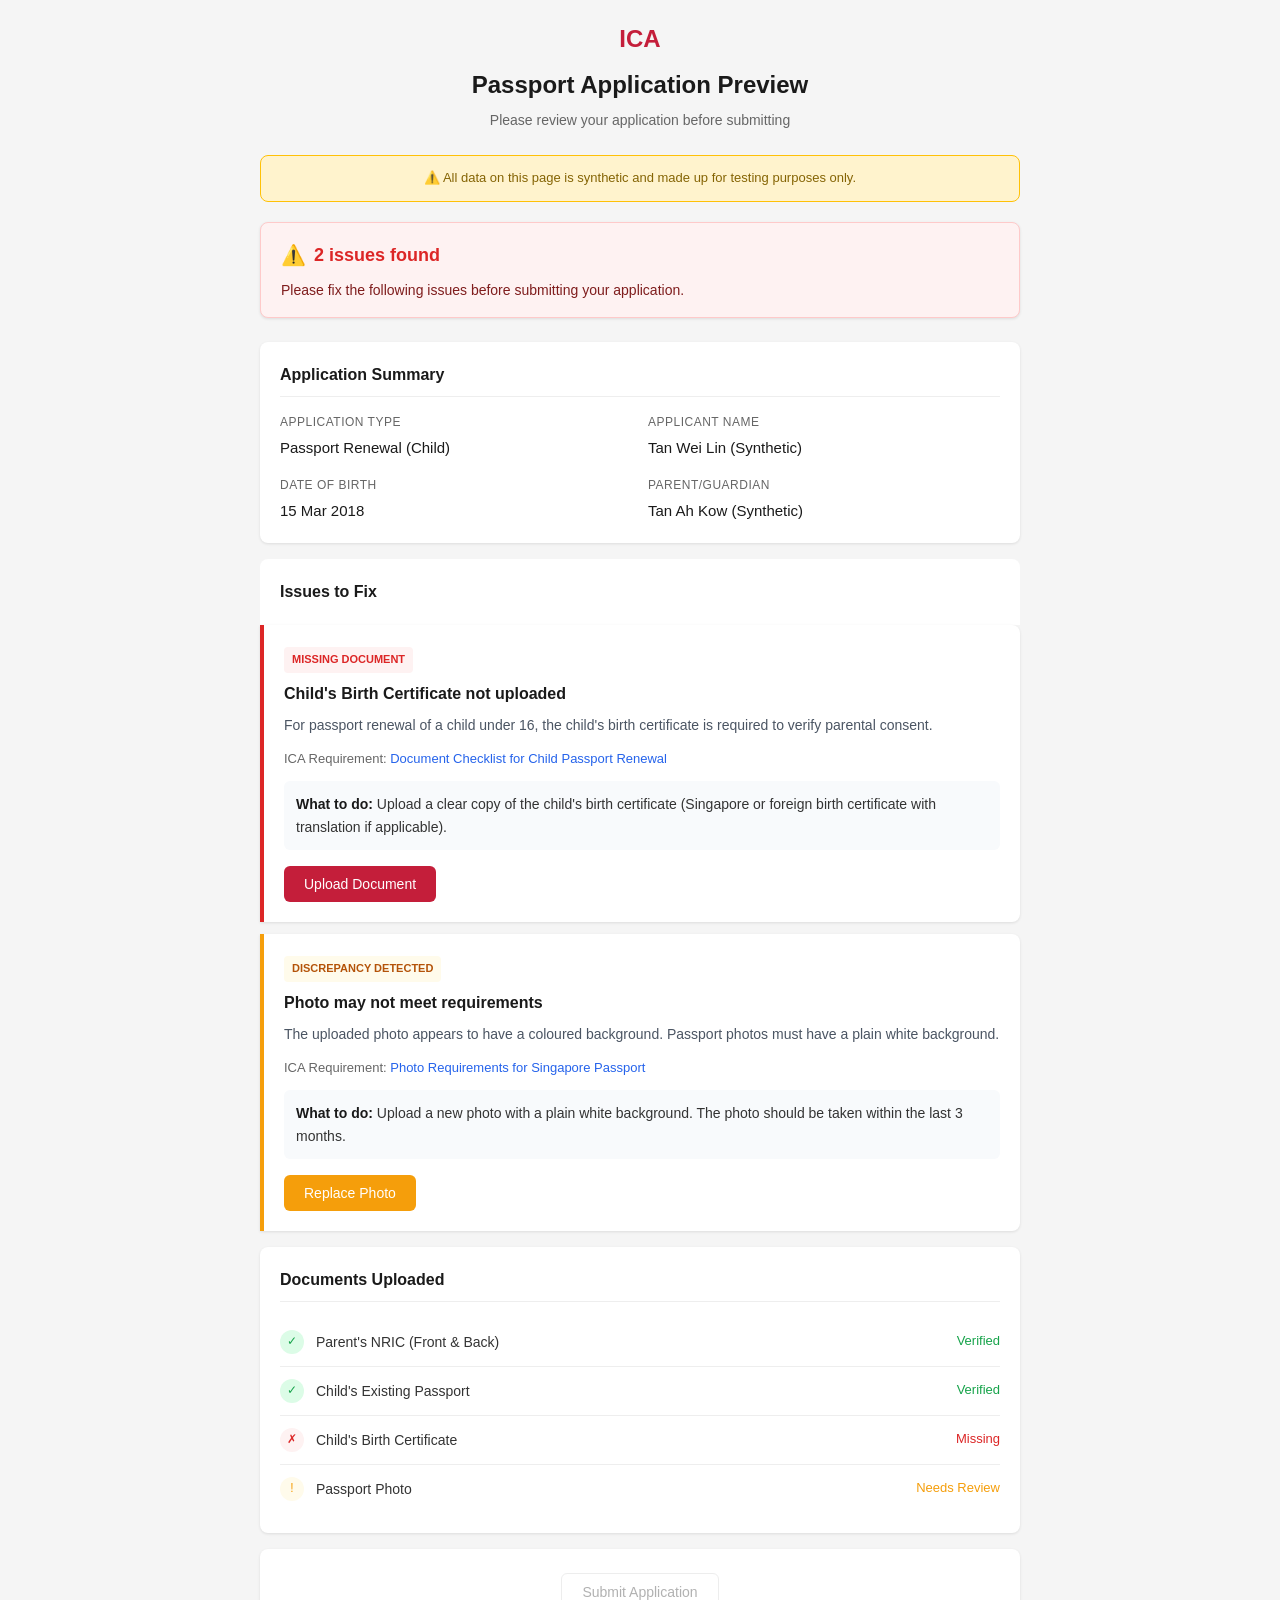
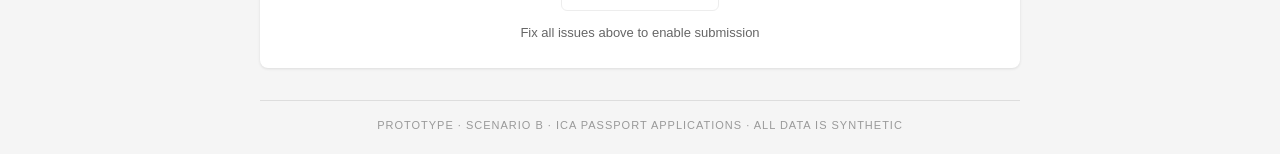
==== day2-validate/prototype/index.html @ 49d8f428 "Add prototype first screen for passport application preview Co-Authored-By: Claude Opus 4.5 <noreply" ====
<!DOCTYPE html>
<html lang="en">
<head>
  <meta charset="UTF-8">
  <meta name="viewport" content="width=device-width, initial-scale=1.0">
  <title>Passport Application Preview - ICA (Prototype)</title>
  <link rel="stylesheet" href="styles.css">
</head>
<body>
  <div class="container">
    <header>
      <div class="logo">ICA</div>
      <h1>Passport Application Preview</h1>
      <p class="subtitle">Please review your application before submitting</p>
    </header>

    <div class="notice synthetic-notice">
      ⚠️ All data on this page is synthetic and made up for testing purposes only.
    </div>

    <section class="alert-box">
      <div class="alert-header">
        <span class="alert-icon">⚠️</span>
        <h2>2 issues found</h2>
      </div>
      <p>Please fix the following issues before submitting your application.</p>
    </section>

    <section class="application-summary">
      <h3>Application Summary</h3>
      <div class="summary-grid">
        <div class="summary-item">
          <span class="label">Application Type</span>
          <span class="value">Passport Renewal (Child)</span>
        </div>
        <div class="summary-item">
          <span class="label">Applicant Name</span>
          <span class="value">Tan Wei Lin (Synthetic)</span>
        </div>
        <div class="summary-item">
          <span class="label">Date of Birth</span>
          <span class="value">15 Mar 2018</span>
        </div>
        <div class="summary-item">
          <span class="label">Parent/Guardian</span>
          <span class="value">Tan Ah Kow (Synthetic)</span>
        </div>
      </div>
    </section>

    <section class="errors-section">
      <h3>Issues to Fix</h3>

      <div class="error-card error">
        <div class="error-badge">Missing Document</div>
        <h4>Child's Birth Certificate not uploaded</h4>
        <p class="error-description">
          For passport renewal of a child under 16, the child's birth certificate is required to verify parental consent.
        </p>
        <div class="error-reference">
          <span class="reference-label">ICA Requirement:</span>
          <a href="#">Document Checklist for Child Passport Renewal</a>
        </div>
        <div class="error-action">
          <strong>What to do:</strong> Upload a clear copy of the child's birth certificate (Singapore or foreign birth certificate with translation if applicable).
        </div>
        <button class="btn btn-primary">Upload Document</button>
      </div>

      <div class="error-card warning">
        <div class="error-badge warning-badge">Discrepancy Detected</div>
        <h4>Photo may not meet requirements</h4>
        <p class="error-description">
          The uploaded photo appears to have a coloured background. Passport photos must have a plain white background.
        </p>
        <div class="error-reference">
          <span class="reference-label">ICA Requirement:</span>
          <a href="#">Photo Requirements for Singapore Passport</a>
        </div>
        <div class="error-action">
          <strong>What to do:</strong> Upload a new photo with a plain white background. The photo should be taken within the last 3 months.
        </div>
        <button class="btn btn-secondary">Replace Photo</button>
      </div>
    </section>

    <section class="documents-uploaded">
      <h3>Documents Uploaded</h3>
      <ul class="document-list">
        <li class="document-item valid">
          <span class="status-icon">✓</span>
          <span class="doc-name">Parent's NRIC (Front & Back)</span>
          <span class="status-text">Verified</span>
        </li>
        <li class="document-item valid">
          <span class="status-icon">✓</span>
          <span class="doc-name">Child's Existing Passport</span>
          <span class="status-text">Verified</span>
        </li>
        <li class="document-item missing">
          <span class="status-icon">✗</span>
          <span class="doc-name">Child's Birth Certificate</span>
          <span class="status-text">Missing</span>
        </li>
        <li class="document-item warning">
          <span class="status-icon">!</span>
          <span class="doc-name">Passport Photo</span>
          <span class="status-text">Needs Review</span>
        </li>
      </ul>
    </section>

    <footer class="actions">
      <button class="btn btn-outline" disabled>Submit Application</button>
      <p class="footer-note">Fix all issues above to enable submission</p>
    </footer>

    <div class="prototype-label">
      PROTOTYPE · Scenario B · ICA Passport Applications · All data is synthetic
    </div>
  </div>
</body>
</html>
---- day2-validate/prototype/styles.css ----
* {
  box-sizing: border-box;
  margin: 0;
  padding: 0;
}

body {
  font-family: -apple-system, BlinkMacSystemFont, 'Segoe UI', Roboto, Oxygen, Ubuntu, sans-serif;
  background: #f5f5f5;
  color: #333;
  line-height: 1.6;
}

.container {
  max-width: 800px;
  margin: 0 auto;
  padding: 20px;
}

header {
  text-align: center;
  margin-bottom: 24px;
}

.logo {
  font-size: 24px;
  font-weight: bold;
  color: #c41e3a;
  margin-bottom: 8px;
}

h1 {
  font-size: 24px;
  color: #1a1a1a;
  margin-bottom: 4px;
}

.subtitle {
  color: #666;
  font-size: 14px;
}

.synthetic-notice {
  background: #fff3cd;
  border: 1px solid #ffc107;
  border-radius: 8px;
  padding: 12px 16px;
  margin-bottom: 20px;
  font-size: 13px;
  color: #856404;
  text-align: center;
}

.alert-box {
  background: #fef2f2;
  border: 1px solid #fecaca;
  border-radius: 8px;
  padding: 16px 20px;
  margin-bottom: 24px;
}

.alert-header {
  display: flex;
  align-items: center;
  gap: 8px;
  margin-bottom: 8px;
}

.alert-icon {
  font-size: 20px;
}

.alert-header h2 {
  font-size: 18px;
  color: #dc2626;
}

.alert-box p {
  color: #7f1d1d;
  font-size: 14px;
}

section {
  background: white;
  border-radius: 8px;
  padding: 20px;
  margin-bottom: 16px;
  box-shadow: 0 1px 3px rgba(0,0,0,0.1);
}

h3 {
  font-size: 16px;
  color: #1a1a1a;
  margin-bottom: 16px;
  padding-bottom: 8px;
  border-bottom: 1px solid #eee;
}

.summary-grid {
  display: grid;
  grid-template-columns: repeat(2, 1fr);
  gap: 16px;
}

.summary-item {
  display: flex;
  flex-direction: column;
}

.summary-item .label {
  font-size: 12px;
  color: #666;
  text-transform: uppercase;
  letter-spacing: 0.5px;
  margin-bottom: 4px;
}

.summary-item .value {
  font-size: 15px;
  color: #1a1a1a;
}

.errors-section {
  background: transparent;
  padding: 0;
  box-shadow: none;
}

.errors-section h3 {
  background: white;
  padding: 20px;
  margin-bottom: 0;
  border-radius: 8px 8px 0 0;
  border-bottom: none;
}

.error-card {
  background: white;
  border-left: 4px solid #dc2626;
  padding: 20px;
  margin-bottom: 12px;
  border-radius: 0 8px 8px 0;
  box-shadow: 0 1px 3px rgba(0,0,0,0.1);
}

.error-card.warning {
  border-left-color: #f59e0b;
}

.error-badge {
  display: inline-block;
  background: #fef2f2;
  color: #dc2626;
  font-size: 11px;
  font-weight: 600;
  text-transform: uppercase;
  padding: 4px 8px;
  border-radius: 4px;
  margin-bottom: 8px;
}

.error-badge.warning-badge {
  background: #fffbeb;
  color: #b45309;
}

.error-card h4 {
  font-size: 16px;
  color: #1a1a1a;
  margin-bottom: 8px;
}

.error-description {
  font-size: 14px;
  color: #4b5563;
  margin-bottom: 12px;
}

.error-reference {
  font-size: 13px;
  margin-bottom: 12px;
}

.reference-label {
  color: #666;
}

.error-reference a {
  color: #2563eb;
  text-decoration: none;
}

.error-reference a:hover {
  text-decoration: underline;
}

.error-action {
  background: #f8fafc;
  border-radius: 6px;
  padding: 12px;
  font-size: 14px;
  margin-bottom: 16px;
}

.error-action strong {
  color: #1a1a1a;
}

.btn {
  padding: 10px 20px;
  border-radius: 6px;
  font-size: 14px;
  font-weight: 500;
  cursor: pointer;
  border: none;
  transition: background 0.2s;
}

.btn-primary {
  background: #c41e3a;
  color: white;
}

.btn-primary:hover {
  background: #a31830;
}

.btn-secondary {
  background: #f59e0b;
  color: white;
}

.btn-secondary:hover {
  background: #d97706;
}

.btn-outline {
  background: white;
  color: #666;
  border: 1px solid #ddd;
}

.btn-outline:disabled {
  opacity: 0.5;
  cursor: not-allowed;
}

.document-list {
  list-style: none;
}

.document-item {
  display: flex;
  align-items: center;
  padding: 12px 0;
  border-bottom: 1px solid #eee;
}

.document-item:last-child {
  border-bottom: none;
}

.status-icon {
  width: 24px;
  height: 24px;
  border-radius: 50%;
  display: flex;
  align-items: center;
  justify-content: center;
  font-size: 12px;
  margin-right: 12px;
}

.document-item.valid .status-icon {
  background: #dcfce7;
  color: #16a34a;
}

.document-item.missing .status-icon {
  background: #fef2f2;
  color: #dc2626;
}

.document-item.warning .status-icon {
  background: #fffbeb;
  color: #f59e0b;
}

.doc-name {
  flex: 1;
  font-size: 14px;
}

.status-text {
  font-size: 13px;
  color: #666;
}

.document-item.valid .status-text {
  color: #16a34a;
}

.document-item.missing .status-text {
  color: #dc2626;
}

.document-item.warning .status-text {
  color: #f59e0b;
}

footer.actions {
  text-align: center;
  padding: 24px;
  background: white;
  border-radius: 8px;
  box-shadow: 0 1px 3px rgba(0,0,0,0.1);
}

.footer-note {
  font-size: 13px;
  color: #666;
  margin-top: 12px;
}

.prototype-label {
  text-align: center;
  font-size: 11px;
  color: #999;
  text-transform: uppercase;
  letter-spacing: 1px;
  margin-top: 32px;
  padding-top: 16px;
  border-top: 1px solid #ddd;
}

@media (max-width: 600px) {
  .summary-grid {
    grid-template-columns: 1fr;
  }
}
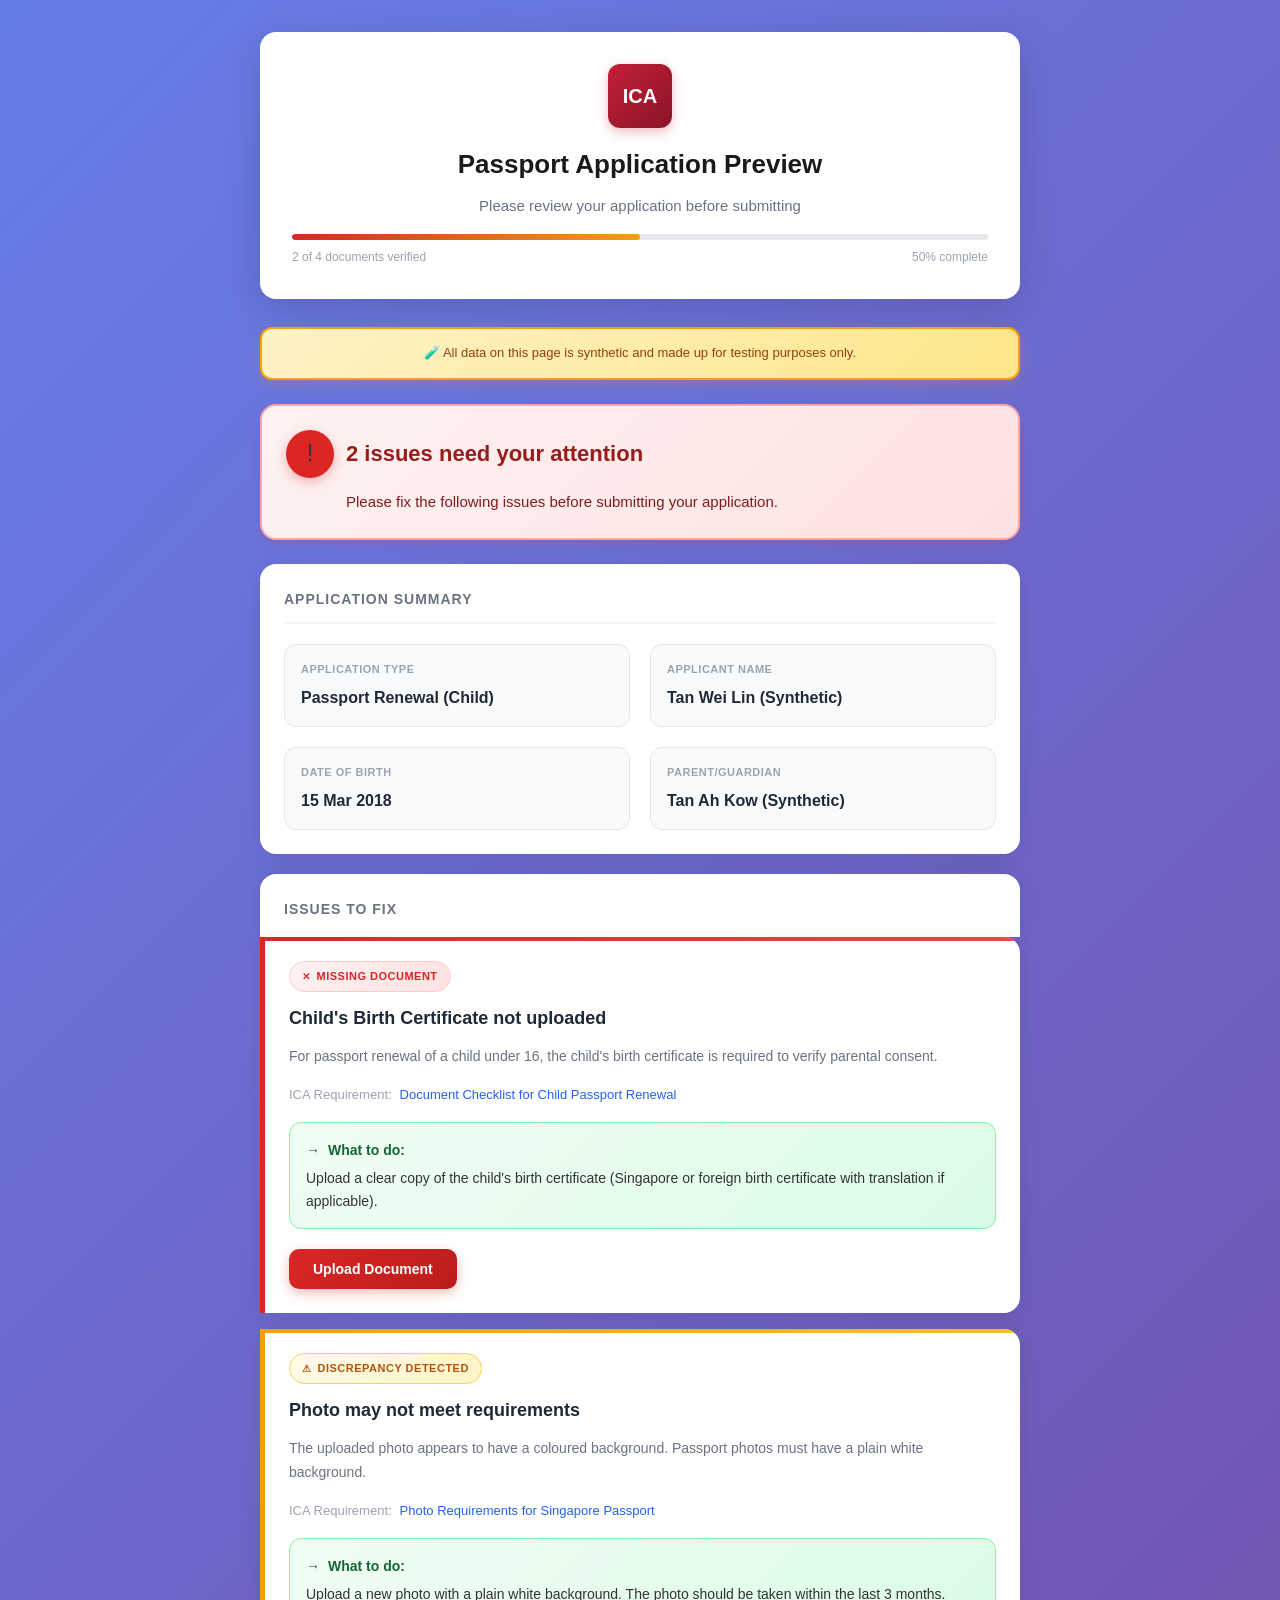
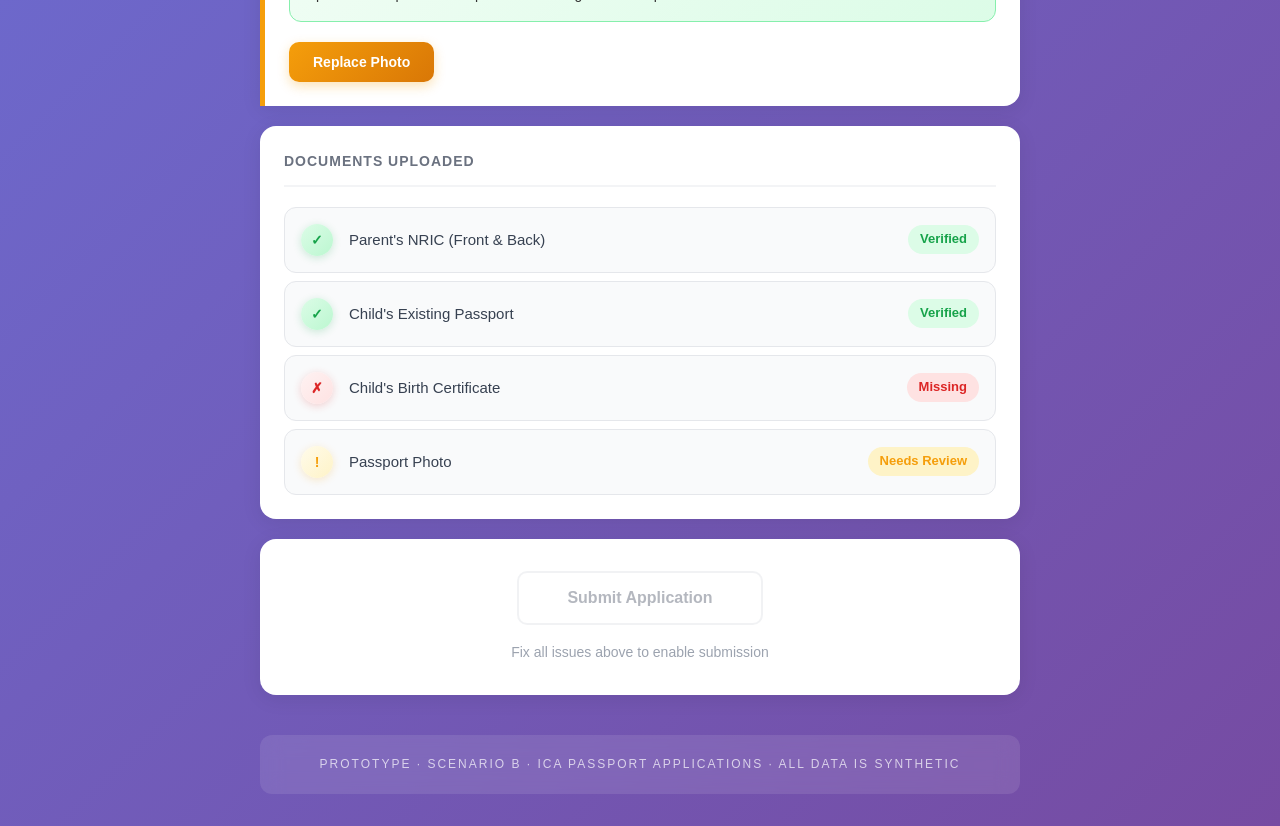
==== commit 000557fc: "Enhance prototype styling for better visual hierarchy Co-Authored-By: Claude Opus 4.5 <noreply@anthr" ====
--- a/day2-validate/prototype/index.html
+++ b/day2-validate/prototype/index.html
@@ -12,16 +12,23 @@
       <div class="logo">ICA</div>
       <h1>Passport Application Preview</h1>
       <p class="subtitle">Please review your application before submitting</p>
+      <div class="progress-bar">
+        <div class="progress-fill"></div>
+      </div>
+      <div class="progress-text">
+        <span>2 of 4 documents verified</span>
+        <span>50% complete</span>
+      </div>
     </header>
 
     <div class="notice synthetic-notice">
-      ⚠️ All data on this page is synthetic and made up for testing purposes only.
+      🧪 All data on this page is synthetic and made up for testing purposes only.
     </div>
 
     <section class="alert-box">
       <div class="alert-header">
-        <span class="alert-icon">⚠️</span>
-        <h2>2 issues found</h2>
+        <span class="alert-icon">!</span>
+        <h2>2 issues need your attention</h2>
       </div>
       <p>Please fix the following issues before submitting your application.</p>
     </section>
--- a/day2-validate/prototype/styles.css
+++ b/day2-validate/prototype/styles.css
@@ -6,7 +6,8 @@
 
 body {
   font-family: -apple-system, BlinkMacSystemFont, 'Segoe UI', Roboto, Oxygen, Ubuntu, sans-serif;
-  background: #f5f5f5;
+  background: linear-gradient(135deg, #667eea 0%, #764ba2 100%);
+  min-height: 100vh;
   color: #333;
   line-height: 1.6;
 }
@@ -14,112 +15,153 @@
 .container {
   max-width: 800px;
   margin: 0 auto;
-  padding: 20px;
-}
-
+  padding: 32px 20px;
+}
+
+/* Header */
 header {
   text-align: center;
+  margin-bottom: 28px;
+  background: white;
+  padding: 32px;
+  border-radius: 16px;
+  box-shadow: 0 10px 40px rgba(0,0,0,0.15);
+}
+
+.logo {
+  display: inline-flex;
+  align-items: center;
+  justify-content: center;
+  width: 64px;
+  height: 64px;
+  background: linear-gradient(135deg, #c41e3a 0%, #8b1528 100%);
+  color: white;
+  font-size: 20px;
+  font-weight: bold;
+  border-radius: 12px;
+  margin-bottom: 16px;
+  box-shadow: 0 4px 12px rgba(196, 30, 58, 0.3);
+}
+
+h1 {
+  font-size: 26px;
+  color: #1a1a1a;
+  margin-bottom: 8px;
+  font-weight: 700;
+}
+
+.subtitle {
+  color: #6b7280;
+  font-size: 15px;
+}
+
+/* Synthetic notice */
+.synthetic-notice {
+  background: linear-gradient(135deg, #fef3c7 0%, #fde68a 100%);
+  border: 2px solid #f59e0b;
+  border-radius: 12px;
+  padding: 14px 20px;
   margin-bottom: 24px;
-}
-
-.logo {
+  font-size: 13px;
+  font-weight: 500;
+  color: #92400e;
+  text-align: center;
+  box-shadow: 0 4px 12px rgba(245, 158, 11, 0.2);
+}
+
+/* Alert box */
+.alert-box {
+  background: linear-gradient(135deg, #fef2f2 0%, #fee2e2 100%);
+  border: 2px solid #fca5a5;
+  border-radius: 16px;
+  padding: 24px;
+  margin-bottom: 24px;
+  box-shadow: 0 4px 12px rgba(220, 38, 38, 0.1);
+}
+
+.alert-header {
+  display: flex;
+  align-items: center;
+  gap: 12px;
+  margin-bottom: 12px;
+}
+
+.alert-icon {
+  display: flex;
+  align-items: center;
+  justify-content: center;
+  width: 48px;
+  height: 48px;
+  background: #dc2626;
+  border-radius: 50%;
   font-size: 24px;
-  font-weight: bold;
-  color: #c41e3a;
-  margin-bottom: 8px;
-}
-
-h1 {
-  font-size: 24px;
-  color: #1a1a1a;
-  margin-bottom: 4px;
-}
-
-.subtitle {
-  color: #666;
-  font-size: 14px;
-}
-
-.synthetic-notice {
-  background: #fff3cd;
-  border: 1px solid #ffc107;
-  border-radius: 8px;
-  padding: 12px 16px;
-  margin-bottom: 20px;
-  font-size: 13px;
-  color: #856404;
-  text-align: center;
-}
-
-.alert-box {
-  background: #fef2f2;
-  border: 1px solid #fecaca;
-  border-radius: 8px;
-  padding: 16px 20px;
-  margin-bottom: 24px;
-}
-
-.alert-header {
-  display: flex;
-  align-items: center;
-  gap: 8px;
-  margin-bottom: 8px;
-}
-
-.alert-icon {
-  font-size: 20px;
+  box-shadow: 0 4px 12px rgba(220, 38, 38, 0.3);
 }
 
 .alert-header h2 {
-  font-size: 18px;
-  color: #dc2626;
-}
-
-.alert-box p {
+  font-size: 22px;
+  color: #991b1b;
+  font-weight: 700;
+}
+
+.alert-box > p {
   color: #7f1d1d;
-  font-size: 14px;
-}
-
+  font-size: 15px;
+  margin-left: 60px;
+}
+
+/* Sections */
 section {
   background: white;
-  border-radius: 8px;
-  padding: 20px;
-  margin-bottom: 16px;
-  box-shadow: 0 1px 3px rgba(0,0,0,0.1);
+  border-radius: 16px;
+  padding: 24px;
+  margin-bottom: 20px;
+  box-shadow: 0 4px 20px rgba(0,0,0,0.08);
 }
 
 h3 {
-  font-size: 16px;
-  color: #1a1a1a;
-  margin-bottom: 16px;
-  padding-bottom: 8px;
-  border-bottom: 1px solid #eee;
-}
-
+  font-size: 14px;
+  color: #6b7280;
+  text-transform: uppercase;
+  letter-spacing: 1px;
+  margin-bottom: 20px;
+  padding-bottom: 12px;
+  border-bottom: 2px solid #f3f4f6;
+  font-weight: 600;
+}
+
+/* Application summary */
 .summary-grid {
   display: grid;
   grid-template-columns: repeat(2, 1fr);
-  gap: 16px;
+  gap: 20px;
 }
 
 .summary-item {
   display: flex;
   flex-direction: column;
+  padding: 16px;
+  background: #f9fafb;
+  border-radius: 12px;
+  border: 1px solid #e5e7eb;
 }
 
 .summary-item .label {
-  font-size: 12px;
-  color: #666;
+  font-size: 11px;
+  color: #9ca3af;
   text-transform: uppercase;
   letter-spacing: 0.5px;
-  margin-bottom: 4px;
+  margin-bottom: 6px;
+  font-weight: 600;
 }
 
 .summary-item .value {
-  font-size: 15px;
-  color: #1a1a1a;
-}
-
+  font-size: 16px;
+  color: #1f2937;
+  font-weight: 600;
+}
+
+/* Errors section */
 .errors-section {
   background: transparent;
   padding: 0;
@@ -128,66 +170,105 @@
 
 .errors-section h3 {
   background: white;
-  padding: 20px;
+  padding: 24px 24px 16px;
   margin-bottom: 0;
-  border-radius: 8px 8px 0 0;
+  border-radius: 16px 16px 0 0;
   border-bottom: none;
-}
-
+  box-shadow: 0 -4px 20px rgba(0,0,0,0.08);
+}
+
+/* Error cards */
 .error-card {
   background: white;
-  border-left: 4px solid #dc2626;
-  padding: 20px;
-  margin-bottom: 12px;
-  border-radius: 0 8px 8px 0;
-  box-shadow: 0 1px 3px rgba(0,0,0,0.1);
+  border-left: 5px solid #dc2626;
+  padding: 24px;
+  margin-bottom: 16px;
+  border-radius: 0 16px 16px 0;
+  box-shadow: 0 4px 20px rgba(0,0,0,0.08);
+  position: relative;
+  overflow: hidden;
+}
+
+.error-card::before {
+  content: '';
+  position: absolute;
+  top: 0;
+  left: 0;
+  right: 0;
+  height: 4px;
+  background: linear-gradient(90deg, #dc2626, #ef4444);
 }
 
 .error-card.warning {
   border-left-color: #f59e0b;
 }
 
+.error-card.warning::before {
+  background: linear-gradient(90deg, #f59e0b, #fbbf24);
+}
+
 .error-badge {
-  display: inline-block;
-  background: #fef2f2;
+  display: inline-flex;
+  align-items: center;
+  gap: 6px;
+  background: linear-gradient(135deg, #fef2f2, #fee2e2);
   color: #dc2626;
   font-size: 11px;
-  font-weight: 600;
+  font-weight: 700;
   text-transform: uppercase;
-  padding: 4px 8px;
-  border-radius: 4px;
-  margin-bottom: 8px;
+  letter-spacing: 0.5px;
+  padding: 6px 12px;
+  border-radius: 20px;
+  margin-bottom: 12px;
+  border: 1px solid #fecaca;
+}
+
+.error-badge::before {
+  content: '✕';
+  font-size: 10px;
 }
 
 .error-badge.warning-badge {
-  background: #fffbeb;
+  background: linear-gradient(135deg, #fffbeb, #fef3c7);
   color: #b45309;
+  border-color: #fcd34d;
+}
+
+.error-badge.warning-badge::before {
+  content: '⚠';
 }
 
 .error-card h4 {
-  font-size: 16px;
-  color: #1a1a1a;
-  margin-bottom: 8px;
+  font-size: 18px;
+  color: #1f2937;
+  margin-bottom: 12px;
+  font-weight: 700;
 }
 
 .error-description {
   font-size: 14px;
-  color: #4b5563;
-  margin-bottom: 12px;
+  color: #6b7280;
+  margin-bottom: 16px;
+  line-height: 1.7;
 }
 
 .error-reference {
   font-size: 13px;
-  margin-bottom: 12px;
+  margin-bottom: 16px;
+  display: flex;
+  align-items: center;
+  gap: 8px;
 }
 
 .reference-label {
-  color: #666;
+  color: #9ca3af;
+  font-weight: 500;
 }
 
 .error-reference a {
   color: #2563eb;
   text-decoration: none;
+  font-weight: 500;
 }
 
 .error-reference a:hover {
@@ -195,56 +276,76 @@
 }
 
 .error-action {
-  background: #f8fafc;
-  border-radius: 6px;
-  padding: 12px;
+  background: linear-gradient(135deg, #f0fdf4, #dcfce7);
+  border: 1px solid #86efac;
+  border-radius: 12px;
+  padding: 16px;
   font-size: 14px;
-  margin-bottom: 16px;
+  margin-bottom: 20px;
 }
 
 .error-action strong {
-  color: #1a1a1a;
-}
-
+  color: #166534;
+  display: flex;
+  align-items: center;
+  gap: 8px;
+  margin-bottom: 6px;
+}
+
+.error-action strong::before {
+  content: '→';
+  font-weight: bold;
+}
+
+/* Buttons */
 .btn {
-  padding: 10px 20px;
-  border-radius: 6px;
+  padding: 12px 24px;
+  border-radius: 10px;
   font-size: 14px;
-  font-weight: 500;
+  font-weight: 600;
   cursor: pointer;
   border: none;
-  transition: background 0.2s;
+  transition: all 0.2s ease;
+  display: inline-flex;
+  align-items: center;
+  gap: 8px;
 }
 
 .btn-primary {
-  background: #c41e3a;
+  background: linear-gradient(135deg, #dc2626, #b91c1c);
   color: white;
+  box-shadow: 0 4px 12px rgba(220, 38, 38, 0.3);
 }
 
 .btn-primary:hover {
-  background: #a31830;
+  transform: translateY(-2px);
+  box-shadow: 0 6px 16px rgba(220, 38, 38, 0.4);
 }
 
 .btn-secondary {
-  background: #f59e0b;
+  background: linear-gradient(135deg, #f59e0b, #d97706);
   color: white;
+  box-shadow: 0 4px 12px rgba(245, 158, 11, 0.3);
 }
 
 .btn-secondary:hover {
-  background: #d97706;
+  transform: translateY(-2px);
+  box-shadow: 0 6px 16px rgba(245, 158, 11, 0.4);
 }
 
 .btn-outline {
   background: white;
-  color: #666;
-  border: 1px solid #ddd;
+  color: #6b7280;
+  border: 2px solid #e5e7eb;
 }
 
 .btn-outline:disabled {
   opacity: 0.5;
   cursor: not-allowed;
-}
-
+  transform: none;
+}
+
+/* Document list */
 .document-list {
   list-style: none;
 }
@@ -252,89 +353,166 @@
 .document-item {
   display: flex;
   align-items: center;
-  padding: 12px 0;
-  border-bottom: 1px solid #eee;
+  padding: 16px;
+  margin-bottom: 8px;
+  background: #f9fafb;
+  border-radius: 12px;
+  border: 1px solid #e5e7eb;
+  transition: all 0.2s ease;
+}
+
+.document-item:hover {
+  background: #f3f4f6;
 }
 
 .document-item:last-child {
-  border-bottom: none;
+  margin-bottom: 0;
 }
 
 .status-icon {
-  width: 24px;
-  height: 24px;
+  width: 32px;
+  height: 32px;
   border-radius: 50%;
   display: flex;
   align-items: center;
   justify-content: center;
-  font-size: 12px;
-  margin-right: 12px;
+  font-size: 14px;
+  font-weight: bold;
+  margin-right: 16px;
+  flex-shrink: 0;
 }
 
 .document-item.valid .status-icon {
-  background: #dcfce7;
+  background: linear-gradient(135deg, #dcfce7, #bbf7d0);
   color: #16a34a;
+  box-shadow: 0 2px 8px rgba(22, 163, 74, 0.2);
 }
 
 .document-item.missing .status-icon {
-  background: #fef2f2;
+  background: linear-gradient(135deg, #fef2f2, #fee2e2);
   color: #dc2626;
+  box-shadow: 0 2px 8px rgba(220, 38, 38, 0.2);
 }
 
 .document-item.warning .status-icon {
-  background: #fffbeb;
+  background: linear-gradient(135deg, #fffbeb, #fef3c7);
   color: #f59e0b;
+  box-shadow: 0 2px 8px rgba(245, 158, 11, 0.2);
 }
 
 .doc-name {
   flex: 1;
-  font-size: 14px;
+  font-size: 15px;
+  font-weight: 500;
+  color: #374151;
 }
 
 .status-text {
   font-size: 13px;
-  color: #666;
+  font-weight: 600;
+  padding: 4px 12px;
+  border-radius: 20px;
 }
 
 .document-item.valid .status-text {
   color: #16a34a;
+  background: #dcfce7;
 }
 
 .document-item.missing .status-text {
   color: #dc2626;
+  background: #fee2e2;
 }
 
 .document-item.warning .status-text {
   color: #f59e0b;
-}
-
+  background: #fef3c7;
+}
+
+/* Footer */
 footer.actions {
   text-align: center;
-  padding: 24px;
+  padding: 32px;
   background: white;
-  border-radius: 8px;
-  box-shadow: 0 1px 3px rgba(0,0,0,0.1);
+  border-radius: 16px;
+  box-shadow: 0 4px 20px rgba(0,0,0,0.08);
+}
+
+footer.actions .btn-outline {
+  padding: 16px 48px;
+  font-size: 16px;
 }
 
 .footer-note {
-  font-size: 13px;
-  color: #666;
-  margin-top: 12px;
-}
-
+  font-size: 14px;
+  color: #9ca3af;
+  margin-top: 16px;
+  font-weight: 500;
+}
+
+/* Prototype label */
 .prototype-label {
   text-align: center;
-  font-size: 11px;
-  color: #999;
+  font-size: 12px;
+  color: rgba(255,255,255,0.7);
   text-transform: uppercase;
-  letter-spacing: 1px;
-  margin-top: 32px;
-  padding-top: 16px;
-  border-top: 1px solid #ddd;
-}
-
+  letter-spacing: 2px;
+  margin-top: 40px;
+  padding: 20px;
+  background: rgba(255,255,255,0.1);
+  border-radius: 12px;
+  backdrop-filter: blur(10px);
+}
+
+/* Progress indicator */
+.progress-bar {
+  height: 6px;
+  background: #e5e7eb;
+  border-radius: 3px;
+  overflow: hidden;
+  margin-top: 16px;
+}
+
+.progress-fill {
+  height: 100%;
+  background: linear-gradient(90deg, #dc2626, #f59e0b);
+  border-radius: 3px;
+  width: 50%;
+  transition: width 0.3s ease;
+}
+
+.progress-text {
+  display: flex;
+  justify-content: space-between;
+  font-size: 12px;
+  color: #9ca3af;
+  margin-top: 8px;
+}
+
+/* Responsive */
 @media (max-width: 600px) {
+  .container {
+    padding: 16px;
+  }
+
+  header {
+    padding: 24px;
+  }
+
+  h1 {
+    font-size: 22px;
+  }
+
   .summary-grid {
     grid-template-columns: 1fr;
   }
-}
+
+  .alert-box > p {
+    margin-left: 0;
+    margin-top: 8px;
+  }
+
+  .error-card {
+    padding: 20px;
+  }
+}
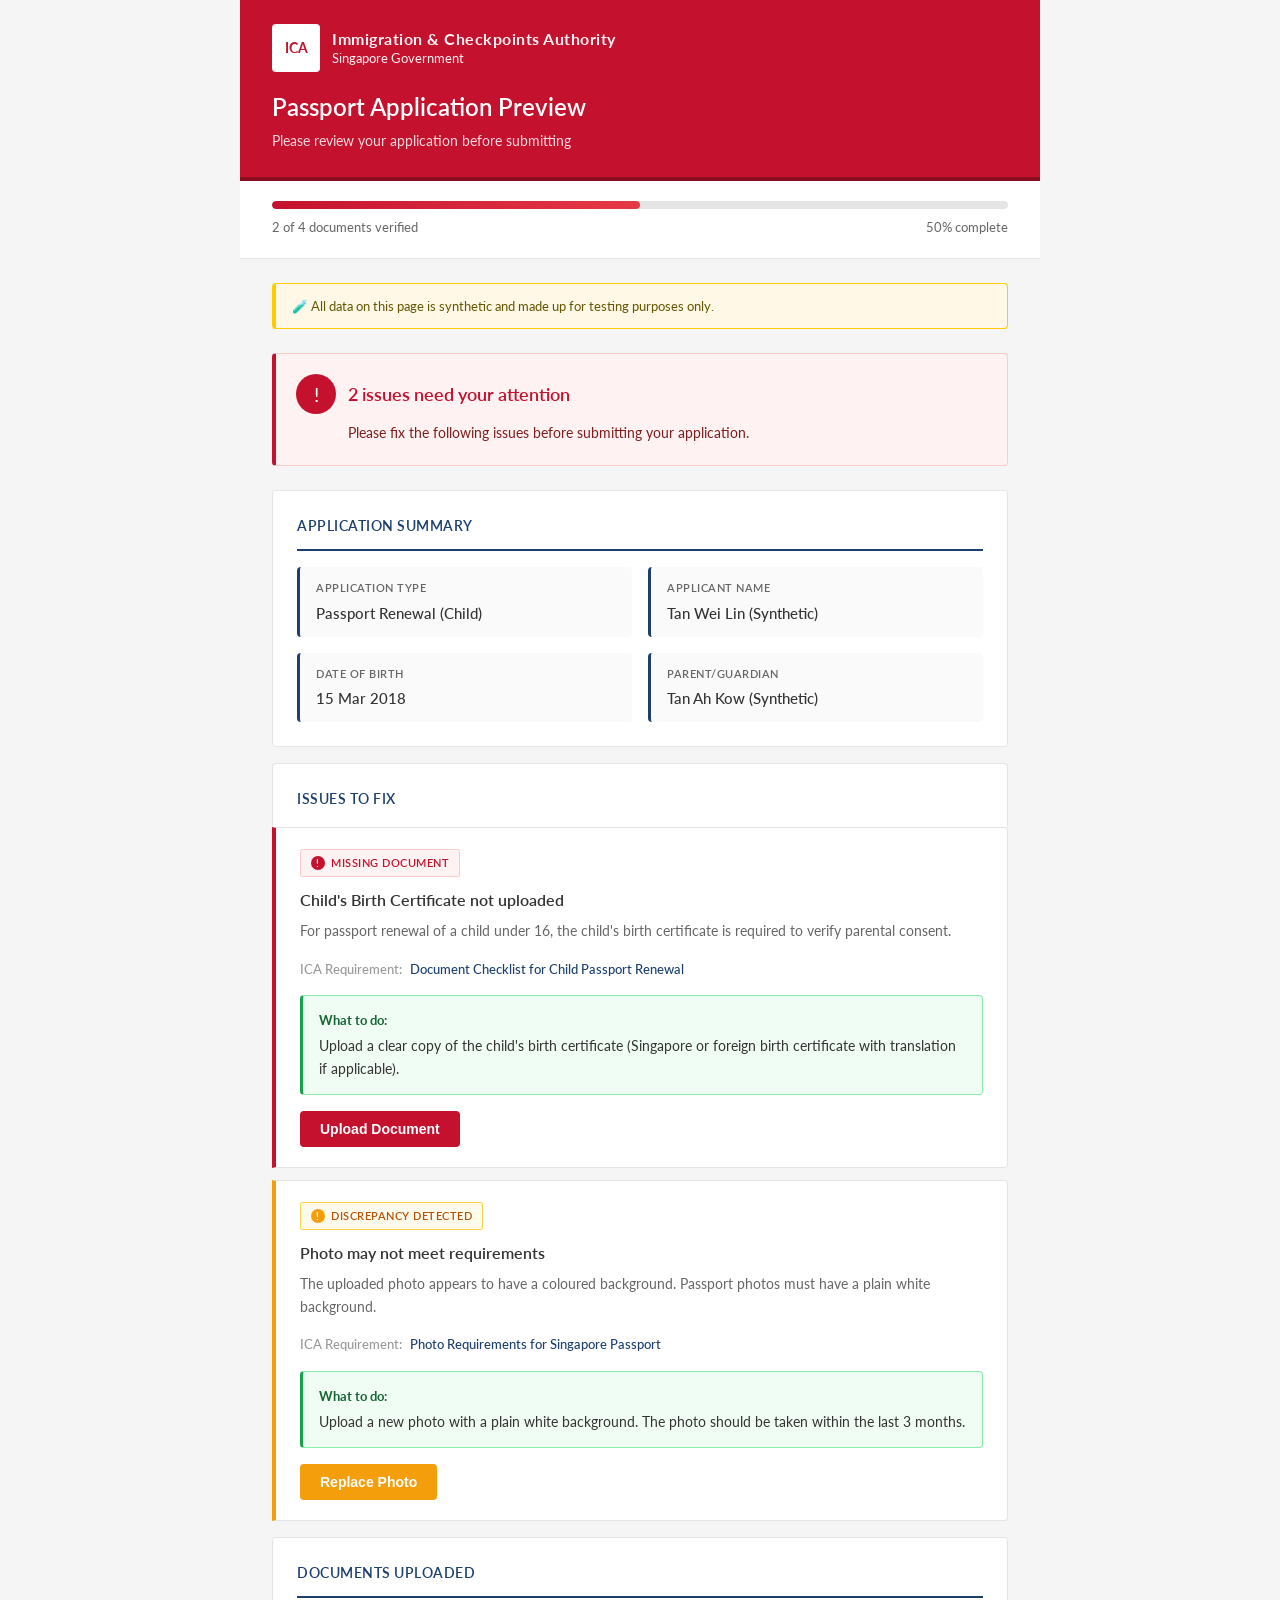
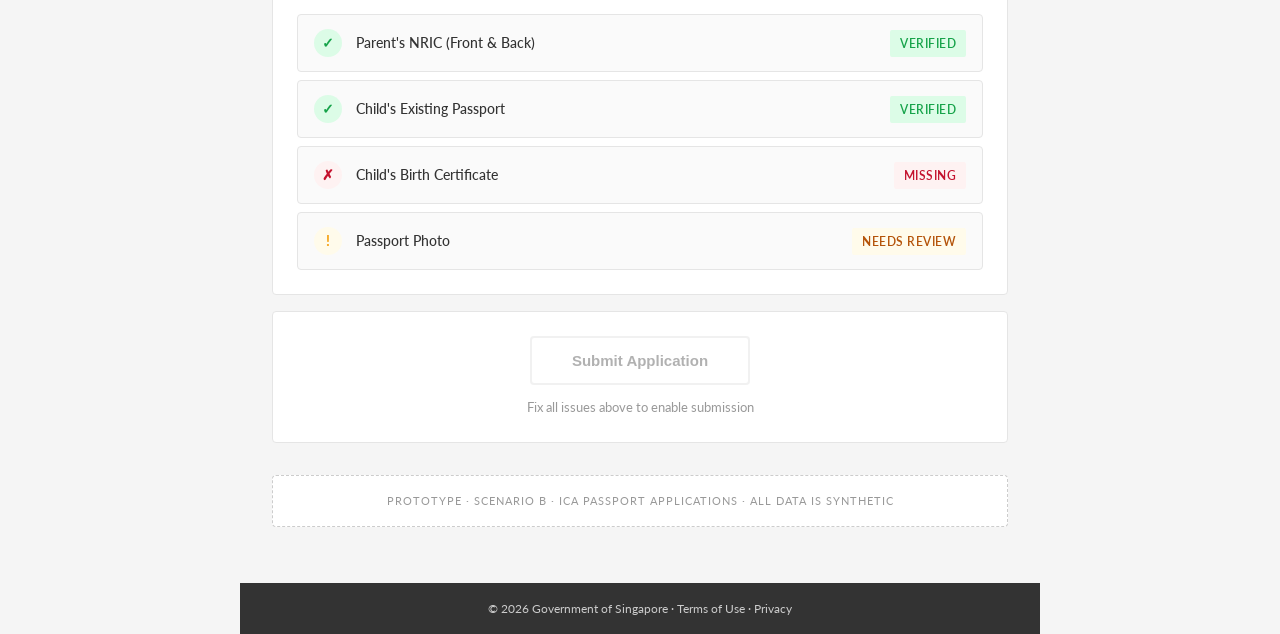
==== commit dd04c311: "Update prototype with ICA corporate identity theming Co-Authored-By: Claude Opus 4.5 <noreply@anthro" ====
--- a/day2-validate/prototype/index.html
+++ b/day2-validate/prototype/index.html
@@ -4,14 +4,26 @@
   <meta charset="UTF-8">
   <meta name="viewport" content="width=device-width, initial-scale=1.0">
   <title>Passport Application Preview - ICA (Prototype)</title>
+  <link rel="preconnect" href="https://fonts.googleapis.com">
+  <link rel="preconnect" href="https://fonts.gstatic.com" crossorigin>
+  <link href="https://fonts.googleapis.com/css2?family=Lato:wght@400;600;700&display=swap" rel="stylesheet">
   <link rel="stylesheet" href="styles.css">
 </head>
 <body>
   <div class="container">
     <header>
-      <div class="logo">ICA</div>
+      <div class="logo">
+        <div class="logo-icon">ICA</div>
+        <div class="logo-text">
+          <strong>Immigration & Checkpoints Authority</strong>
+          Singapore Government
+        </div>
+      </div>
       <h1>Passport Application Preview</h1>
       <p class="subtitle">Please review your application before submitting</p>
+    </header>
+
+    <div class="progress-section">
       <div class="progress-bar">
         <div class="progress-fill"></div>
       </div>
@@ -19,111 +31,119 @@
         <span>2 of 4 documents verified</span>
         <span>50% complete</span>
       </div>
-    </header>
-
-    <div class="notice synthetic-notice">
-      🧪 All data on this page is synthetic and made up for testing purposes only.
     </div>
 
-    <section class="alert-box">
-      <div class="alert-header">
-        <span class="alert-icon">!</span>
-        <h2>2 issues need your attention</h2>
-      </div>
-      <p>Please fix the following issues before submitting your application.</p>
-    </section>
-
-    <section class="application-summary">
-      <h3>Application Summary</h3>
-      <div class="summary-grid">
-        <div class="summary-item">
-          <span class="label">Application Type</span>
-          <span class="value">Passport Renewal (Child)</span>
-        </div>
-        <div class="summary-item">
-          <span class="label">Applicant Name</span>
-          <span class="value">Tan Wei Lin (Synthetic)</span>
-        </div>
-        <div class="summary-item">
-          <span class="label">Date of Birth</span>
-          <span class="value">15 Mar 2018</span>
-        </div>
-        <div class="summary-item">
-          <span class="label">Parent/Guardian</span>
-          <span class="value">Tan Ah Kow (Synthetic)</span>
-        </div>
-      </div>
-    </section>
-
-    <section class="errors-section">
-      <h3>Issues to Fix</h3>
-
-      <div class="error-card error">
-        <div class="error-badge">Missing Document</div>
-        <h4>Child's Birth Certificate not uploaded</h4>
-        <p class="error-description">
-          For passport renewal of a child under 16, the child's birth certificate is required to verify parental consent.
-        </p>
-        <div class="error-reference">
-          <span class="reference-label">ICA Requirement:</span>
-          <a href="#">Document Checklist for Child Passport Renewal</a>
-        </div>
-        <div class="error-action">
-          <strong>What to do:</strong> Upload a clear copy of the child's birth certificate (Singapore or foreign birth certificate with translation if applicable).
-        </div>
-        <button class="btn btn-primary">Upload Document</button>
+    <div class="main-content">
+      <div class="synthetic-notice">
+        🧪 All data on this page is synthetic and made up for testing purposes only.
       </div>
 
-      <div class="error-card warning">
-        <div class="error-badge warning-badge">Discrepancy Detected</div>
-        <h4>Photo may not meet requirements</h4>
-        <p class="error-description">
-          The uploaded photo appears to have a coloured background. Passport photos must have a plain white background.
-        </p>
-        <div class="error-reference">
-          <span class="reference-label">ICA Requirement:</span>
-          <a href="#">Photo Requirements for Singapore Passport</a>
+      <section class="alert-box">
+        <div class="alert-header">
+          <span class="alert-icon">!</span>
+          <h2>2 issues need your attention</h2>
         </div>
-        <div class="error-action">
-          <strong>What to do:</strong> Upload a new photo with a plain white background. The photo should be taken within the last 3 months.
+        <p>Please fix the following issues before submitting your application.</p>
+      </section>
+
+      <section class="application-summary">
+        <h3>Application Summary</h3>
+        <div class="summary-grid">
+          <div class="summary-item">
+            <span class="label">Application Type</span>
+            <span class="value">Passport Renewal (Child)</span>
+          </div>
+          <div class="summary-item">
+            <span class="label">Applicant Name</span>
+            <span class="value">Tan Wei Lin (Synthetic)</span>
+          </div>
+          <div class="summary-item">
+            <span class="label">Date of Birth</span>
+            <span class="value">15 Mar 2018</span>
+          </div>
+          <div class="summary-item">
+            <span class="label">Parent/Guardian</span>
+            <span class="value">Tan Ah Kow (Synthetic)</span>
+          </div>
         </div>
-        <button class="btn btn-secondary">Replace Photo</button>
+      </section>
+
+      <section class="errors-section">
+        <h3>Issues to Fix</h3>
+
+        <div class="error-card error">
+          <div class="error-badge">Missing Document</div>
+          <h4>Child's Birth Certificate not uploaded</h4>
+          <p class="error-description">
+            For passport renewal of a child under 16, the child's birth certificate is required to verify parental consent.
+          </p>
+          <div class="error-reference">
+            <span class="reference-label">ICA Requirement:</span>
+            <a href="#">Document Checklist for Child Passport Renewal</a>
+          </div>
+          <div class="error-action">
+            <strong>What to do:</strong>
+            Upload a clear copy of the child's birth certificate (Singapore or foreign birth certificate with translation if applicable).
+          </div>
+          <button class="btn btn-primary">Upload Document</button>
+        </div>
+
+        <div class="error-card warning">
+          <div class="error-badge warning-badge">Discrepancy Detected</div>
+          <h4>Photo may not meet requirements</h4>
+          <p class="error-description">
+            The uploaded photo appears to have a coloured background. Passport photos must have a plain white background.
+          </p>
+          <div class="error-reference">
+            <span class="reference-label">ICA Requirement:</span>
+            <a href="#">Photo Requirements for Singapore Passport</a>
+          </div>
+          <div class="error-action">
+            <strong>What to do:</strong>
+            Upload a new photo with a plain white background. The photo should be taken within the last 3 months.
+          </div>
+          <button class="btn btn-secondary">Replace Photo</button>
+        </div>
+      </section>
+
+      <section class="documents-uploaded">
+        <h3>Documents Uploaded</h3>
+        <ul class="document-list">
+          <li class="document-item valid">
+            <span class="status-icon">✓</span>
+            <span class="doc-name">Parent's NRIC (Front & Back)</span>
+            <span class="status-text">Verified</span>
+          </li>
+          <li class="document-item valid">
+            <span class="status-icon">✓</span>
+            <span class="doc-name">Child's Existing Passport</span>
+            <span class="status-text">Verified</span>
+          </li>
+          <li class="document-item missing">
+            <span class="status-icon">✗</span>
+            <span class="doc-name">Child's Birth Certificate</span>
+            <span class="status-text">Missing</span>
+          </li>
+          <li class="document-item warning">
+            <span class="status-icon">!</span>
+            <span class="doc-name">Passport Photo</span>
+            <span class="status-text">Needs Review</span>
+          </li>
+        </ul>
+      </section>
+
+      <footer class="actions">
+        <button class="btn btn-outline" disabled>Submit Application</button>
+        <p class="footer-note">Fix all issues above to enable submission</p>
+      </footer>
+
+      <div class="prototype-label">
+        PROTOTYPE · Scenario B · ICA Passport Applications · All data is synthetic
       </div>
-    </section>
+    </div>
 
-    <section class="documents-uploaded">
-      <h3>Documents Uploaded</h3>
-      <ul class="document-list">
-        <li class="document-item valid">
-          <span class="status-icon">✓</span>
-          <span class="doc-name">Parent's NRIC (Front & Back)</span>
-          <span class="status-text">Verified</span>
-        </li>
-        <li class="document-item valid">
-          <span class="status-icon">✓</span>
-          <span class="doc-name">Child's Existing Passport</span>
-          <span class="status-text">Verified</span>
-        </li>
-        <li class="document-item missing">
-          <span class="status-icon">✗</span>
-          <span class="doc-name">Child's Birth Certificate</span>
-          <span class="status-text">Missing</span>
-        </li>
-        <li class="document-item warning">
-          <span class="status-icon">!</span>
-          <span class="doc-name">Passport Photo</span>
-          <span class="status-text">Needs Review</span>
-        </li>
-      </ul>
-    </section>
-
-    <footer class="actions">
-      <button class="btn btn-outline" disabled>Submit Application</button>
-      <p class="footer-note">Fix all issues above to enable submission</p>
-    </footer>
-
-    <div class="prototype-label">
-      PROTOTYPE · Scenario B · ICA Passport Applications · All data is synthetic
+    <div class="gov-footer">
+      © 2026 Government of Singapore · <a href="#">Terms of Use</a> · <a href="#">Privacy</a>
     </div>
   </div>
 </body>
--- a/day2-validate/prototype/styles.css
+++ b/day2-validate/prototype/styles.css
@@ -1,3 +1,12 @@
+/*
+  ICA Corporate Identity Colors:
+  - Primary Red: #C4122E (ICA/Singapore Government red)
+  - Navy Blue: #1C3F6E (Secondary/accent)
+  - Dark Gray: #333333 (Text)
+  - Light Gray: #F5F5F5 (Background)
+  - White: #FFFFFF
+*/
+
 * {
   box-sizing: border-box;
   margin: 0;
@@ -5,128 +14,181 @@
 }
 
 body {
-  font-family: -apple-system, BlinkMacSystemFont, 'Segoe UI', Roboto, Oxygen, Ubuntu, sans-serif;
-  background: linear-gradient(135deg, #667eea 0%, #764ba2 100%);
+  font-family: 'Lato', -apple-system, BlinkMacSystemFont, 'Segoe UI', Roboto, sans-serif;
+  background: #F5F5F5;
   min-height: 100vh;
-  color: #333;
+  color: #333333;
   line-height: 1.6;
 }
 
 .container {
   max-width: 800px;
   margin: 0 auto;
-  padding: 32px 20px;
-}
-
-/* Header */
+  padding: 0;
+}
+
+/* Header - ICA Style */
 header {
-  text-align: center;
-  margin-bottom: 28px;
-  background: white;
-  padding: 32px;
-  border-radius: 16px;
-  box-shadow: 0 10px 40px rgba(0,0,0,0.15);
+  background: #C4122E;
+  color: white;
+  padding: 24px 32px;
+  text-align: left;
+  border-bottom: 4px solid #8B0D1F;
 }
 
 .logo {
   display: inline-flex;
   align-items: center;
+  gap: 12px;
+  margin-bottom: 16px;
+}
+
+.logo-icon {
+  width: 48px;
+  height: 48px;
+  background: white;
+  border-radius: 4px;
+  display: flex;
+  align-items: center;
   justify-content: center;
-  width: 64px;
-  height: 64px;
-  background: linear-gradient(135deg, #c41e3a 0%, #8b1528 100%);
-  color: white;
-  font-size: 20px;
-  font-weight: bold;
-  border-radius: 12px;
-  margin-bottom: 16px;
-  box-shadow: 0 4px 12px rgba(196, 30, 58, 0.3);
+  font-size: 14px;
+  font-weight: 700;
+  color: #C4122E;
+}
+
+.logo-text {
+  font-size: 13px;
+  line-height: 1.3;
+  opacity: 0.95;
+}
+
+.logo-text strong {
+  display: block;
+  font-size: 16px;
+  font-weight: 700;
+  letter-spacing: 0.5px;
 }
 
 h1 {
-  font-size: 26px;
-  color: #1a1a1a;
-  margin-bottom: 8px;
-  font-weight: 700;
+  font-size: 24px;
+  color: white;
+  margin-bottom: 4px;
+  font-weight: 600;
 }
 
 .subtitle {
-  color: #6b7280;
-  font-size: 15px;
+  color: rgba(255,255,255,0.85);
+  font-size: 14px;
+}
+
+/* Progress section */
+.progress-section {
+  background: white;
+  padding: 20px 32px;
+  border-bottom: 1px solid #E5E5E5;
+}
+
+.progress-bar {
+  height: 8px;
+  background: #E5E5E5;
+  border-radius: 4px;
+  overflow: hidden;
+}
+
+.progress-fill {
+  height: 100%;
+  background: linear-gradient(90deg, #C4122E, #E63946);
+  border-radius: 4px;
+  width: 50%;
+  transition: width 0.3s ease;
+}
+
+.progress-text {
+  display: flex;
+  justify-content: space-between;
+  font-size: 13px;
+  color: #666666;
+  margin-top: 8px;
+}
+
+/* Main content area */
+.main-content {
+  padding: 24px 32px;
 }
 
 /* Synthetic notice */
 .synthetic-notice {
-  background: linear-gradient(135deg, #fef3c7 0%, #fde68a 100%);
-  border: 2px solid #f59e0b;
-  border-radius: 12px;
-  padding: 14px 20px;
+  background: #FFF8E6;
+  border: 1px solid #FFCC00;
+  border-left: 4px solid #FFCC00;
+  border-radius: 4px;
+  padding: 12px 16px;
   margin-bottom: 24px;
   font-size: 13px;
-  font-weight: 500;
-  color: #92400e;
-  text-align: center;
-  box-shadow: 0 4px 12px rgba(245, 158, 11, 0.2);
+  color: #665500;
+  display: flex;
+  align-items: center;
+  gap: 8px;
 }
 
 /* Alert box */
 .alert-box {
-  background: linear-gradient(135deg, #fef2f2 0%, #fee2e2 100%);
-  border: 2px solid #fca5a5;
-  border-radius: 16px;
-  padding: 24px;
+  background: #FEF2F2;
+  border: 1px solid #FECACA;
+  border-left: 4px solid #C4122E;
+  border-radius: 4px;
+  padding: 20px;
   margin-bottom: 24px;
-  box-shadow: 0 4px 12px rgba(220, 38, 38, 0.1);
 }
 
 .alert-header {
   display: flex;
   align-items: center;
   gap: 12px;
-  margin-bottom: 12px;
+  margin-bottom: 8px;
 }
 
 .alert-icon {
   display: flex;
   align-items: center;
   justify-content: center;
-  width: 48px;
-  height: 48px;
-  background: #dc2626;
+  width: 40px;
+  height: 40px;
+  background: #C4122E;
   border-radius: 50%;
-  font-size: 24px;
-  box-shadow: 0 4px 12px rgba(220, 38, 38, 0.3);
+  font-size: 20px;
+  color: white;
 }
 
 .alert-header h2 {
-  font-size: 22px;
-  color: #991b1b;
-  font-weight: 700;
+  font-size: 18px;
+  color: #C4122E;
+  font-weight: 600;
 }
 
 .alert-box > p {
-  color: #7f1d1d;
-  font-size: 15px;
-  margin-left: 60px;
+  color: #7F1D1D;
+  font-size: 14px;
+  margin-left: 52px;
 }
 
 /* Sections */
 section {
   background: white;
-  border-radius: 16px;
+  border-radius: 4px;
   padding: 24px;
-  margin-bottom: 20px;
-  box-shadow: 0 4px 20px rgba(0,0,0,0.08);
+  margin-bottom: 16px;
+  border: 1px solid #E5E5E5;
 }
 
 h3 {
   font-size: 14px;
-  color: #6b7280;
+  color: #1C3F6E;
   text-transform: uppercase;
-  letter-spacing: 1px;
-  margin-bottom: 20px;
+  letter-spacing: 0.5px;
+  margin-bottom: 16px;
   padding-bottom: 12px;
-  border-bottom: 2px solid #f3f4f6;
+  border-bottom: 2px solid #1C3F6E;
   font-weight: 600;
 }
 
@@ -134,122 +196,115 @@
 .summary-grid {
   display: grid;
   grid-template-columns: repeat(2, 1fr);
-  gap: 20px;
+  gap: 16px;
 }
 
 .summary-item {
   display: flex;
   flex-direction: column;
-  padding: 16px;
-  background: #f9fafb;
-  border-radius: 12px;
-  border: 1px solid #e5e7eb;
+  padding: 12px 16px;
+  background: #FAFAFA;
+  border-radius: 4px;
+  border-left: 3px solid #1C3F6E;
 }
 
 .summary-item .label {
   font-size: 11px;
-  color: #9ca3af;
+  color: #666666;
   text-transform: uppercase;
   letter-spacing: 0.5px;
-  margin-bottom: 6px;
+  margin-bottom: 4px;
   font-weight: 600;
 }
 
 .summary-item .value {
-  font-size: 16px;
-  color: #1f2937;
-  font-weight: 600;
+  font-size: 15px;
+  color: #333333;
+  font-weight: 500;
 }
 
 /* Errors section */
 .errors-section {
   background: transparent;
   padding: 0;
-  box-shadow: none;
+  border: none;
 }
 
 .errors-section h3 {
   background: white;
   padding: 24px 24px 16px;
   margin-bottom: 0;
-  border-radius: 16px 16px 0 0;
+  border-radius: 4px 4px 0 0;
+  border: 1px solid #E5E5E5;
   border-bottom: none;
-  box-shadow: 0 -4px 20px rgba(0,0,0,0.08);
 }
 
 /* Error cards */
 .error-card {
   background: white;
-  border-left: 5px solid #dc2626;
-  padding: 24px;
-  margin-bottom: 16px;
-  border-radius: 0 16px 16px 0;
-  box-shadow: 0 4px 20px rgba(0,0,0,0.08);
-  position: relative;
-  overflow: hidden;
-}
-
-.error-card::before {
-  content: '';
-  position: absolute;
-  top: 0;
-  left: 0;
-  right: 0;
-  height: 4px;
-  background: linear-gradient(90deg, #dc2626, #ef4444);
+  border: 1px solid #E5E5E5;
+  border-left: 4px solid #C4122E;
+  padding: 20px 24px;
+  margin-bottom: 12px;
+  border-radius: 0 4px 4px 0;
 }
 
 .error-card.warning {
-  border-left-color: #f59e0b;
-}
-
-.error-card.warning::before {
-  background: linear-gradient(90deg, #f59e0b, #fbbf24);
+  border-left-color: #F59E0B;
 }
 
 .error-badge {
   display: inline-flex;
   align-items: center;
   gap: 6px;
-  background: linear-gradient(135deg, #fef2f2, #fee2e2);
-  color: #dc2626;
+  background: #FEF2F2;
+  color: #C4122E;
   font-size: 11px;
-  font-weight: 700;
+  font-weight: 600;
   text-transform: uppercase;
   letter-spacing: 0.5px;
-  padding: 6px 12px;
-  border-radius: 20px;
-  margin-bottom: 12px;
-  border: 1px solid #fecaca;
+  padding: 4px 10px;
+  border-radius: 2px;
+  margin-bottom: 10px;
+  border: 1px solid #FECACA;
 }
 
 .error-badge::before {
-  content: '✕';
+  content: '!';
+  display: inline-flex;
+  align-items: center;
+  justify-content: center;
+  width: 14px;
+  height: 14px;
+  background: #C4122E;
+  color: white;
+  border-radius: 50%;
   font-size: 10px;
+  font-weight: 700;
 }
 
 .error-badge.warning-badge {
-  background: linear-gradient(135deg, #fffbeb, #fef3c7);
-  color: #b45309;
-  border-color: #fcd34d;
+  background: #FFFBEB;
+  color: #B45309;
+  border-color: #FCD34D;
 }
 
 .error-badge.warning-badge::before {
-  content: '⚠';
+  background: #F59E0B;
 }
 
 .error-card h4 {
-  font-size: 18px;
-  color: #1f2937;
-  margin-bottom: 12px;
-  font-weight: 700;
+  font-size: 16px;
+  color: #333333;
+  margin-bottom: 8px;
+  font-weight: 600;
 }
 
 .error-description {
   font-size: 14px;
-  color: #6b7280;
+  color: #666666;
   margin-bottom: 16px;
-  line-height: 1.7;
+  line-height: 1.6;
 }
 
 .error-reference {
@@ -261,46 +316,42 @@
 }
 
 .reference-label {
-  color: #9ca3af;
+  color: #999999;
   font-weight: 500;
 }
 
 .error-reference a {
-  color: #2563eb;
+  color: #1C3F6E;
   text-decoration: none;
   font-weight: 500;
 }
 
 .error-reference a:hover {
   text-decoration: underline;
+  color: #C4122E;
 }
 
 .error-action {
-  background: linear-gradient(135deg, #f0fdf4, #dcfce7);
-  border: 1px solid #86efac;
-  border-radius: 12px;
-  padding: 16px;
-  font-size: 14px;
-  margin-bottom: 20px;
+  background: #F0FDF4;
+  border: 1px solid #86EFAC;
+  border-left: 3px solid #16A34A;
+  border-radius: 4px;
+  padding: 14px 16px;
+  font-size: 14px;
+  margin-bottom: 16px;
 }
 
 .error-action strong {
   color: #166534;
-  display: flex;
-  align-items: center;
-  gap: 8px;
-  margin-bottom: 6px;
-}
-
-.error-action strong::before {
-  content: '→';
-  font-weight: bold;
+  display: block;
+  margin-bottom: 4px;
+  font-size: 13px;
 }
 
 /* Buttons */
 .btn {
-  padding: 12px 24px;
-  border-radius: 10px;
+  padding: 10px 20px;
+  border-radius: 4px;
   font-size: 14px;
   font-weight: 600;
   cursor: pointer;
@@ -312,37 +363,32 @@
 }
 
 .btn-primary {
-  background: linear-gradient(135deg, #dc2626, #b91c1c);
-  color: white;
-  box-shadow: 0 4px 12px rgba(220, 38, 38, 0.3);
+  background: #C4122E;
+  color: white;
 }
 
 .btn-primary:hover {
-  transform: translateY(-2px);
-  box-shadow: 0 6px 16px rgba(220, 38, 38, 0.4);
+  background: #A30F26;
 }
 
 .btn-secondary {
-  background: linear-gradient(135deg, #f59e0b, #d97706);
-  color: white;
-  box-shadow: 0 4px 12px rgba(245, 158, 11, 0.3);
+  background: #F59E0B;
+  color: white;
 }
 
 .btn-secondary:hover {
-  transform: translateY(-2px);
-  box-shadow: 0 6px 16px rgba(245, 158, 11, 0.4);
+  background: #D97706;
 }
 
 .btn-outline {
   background: white;
-  color: #6b7280;
-  border: 2px solid #e5e7eb;
+  color: #666666;
+  border: 2px solid #E5E5E5;
 }
 
 .btn-outline:disabled {
   opacity: 0.5;
   cursor: not-allowed;
-  transform: none;
 }
 
 /* Document list */
@@ -353,16 +399,11 @@
 .document-item {
   display: flex;
   align-items: center;
-  padding: 16px;
+  padding: 14px 16px;
   margin-bottom: 8px;
-  background: #f9fafb;
-  border-radius: 12px;
-  border: 1px solid #e5e7eb;
-  transition: all 0.2s ease;
-}
-
-.document-item:hover {
-  background: #f3f4f6;
+  background: #FAFAFA;
+  border-radius: 4px;
+  border: 1px solid #E5E5E5;
 }
 
 .document-item:last-child {
@@ -370,137 +411,129 @@
 }
 
 .status-icon {
-  width: 32px;
-  height: 32px;
+  width: 28px;
+  height: 28px;
   border-radius: 50%;
   display: flex;
   align-items: center;
   justify-content: center;
   font-size: 14px;
   font-weight: bold;
-  margin-right: 16px;
+  margin-right: 14px;
   flex-shrink: 0;
 }
 
 .document-item.valid .status-icon {
-  background: linear-gradient(135deg, #dcfce7, #bbf7d0);
-  color: #16a34a;
-  box-shadow: 0 2px 8px rgba(22, 163, 74, 0.2);
+  background: #DCFCE7;
+  color: #16A34A;
 }
 
 .document-item.missing .status-icon {
-  background: linear-gradient(135deg, #fef2f2, #fee2e2);
-  color: #dc2626;
-  box-shadow: 0 2px 8px rgba(220, 38, 38, 0.2);
+  background: #FEF2F2;
+  color: #C4122E;
 }
 
 .document-item.warning .status-icon {
-  background: linear-gradient(135deg, #fffbeb, #fef3c7);
-  color: #f59e0b;
-  box-shadow: 0 2px 8px rgba(245, 158, 11, 0.2);
+  background: #FFFBEB;
+  color: #F59E0B;
 }
 
 .doc-name {
   flex: 1;
-  font-size: 15px;
+  font-size: 14px;
   font-weight: 500;
-  color: #374151;
+  color: #333333;
 }
 
 .status-text {
-  font-size: 13px;
-  font-weight: 600;
-  padding: 4px 12px;
-  border-radius: 20px;
+  font-size: 12px;
+  font-weight: 600;
+  padding: 4px 10px;
+  border-radius: 2px;
+  text-transform: uppercase;
+  letter-spacing: 0.5px;
 }
 
 .document-item.valid .status-text {
-  color: #16a34a;
-  background: #dcfce7;
+  color: #16A34A;
+  background: #DCFCE7;
 }
 
 .document-item.missing .status-text {
-  color: #dc2626;
-  background: #fee2e2;
+  color: #C4122E;
+  background: #FEF2F2;
 }
 
 .document-item.warning .status-text {
-  color: #f59e0b;
-  background: #fef3c7;
+  color: #B45309;
+  background: #FFFBEB;
 }
 
 /* Footer */
 footer.actions {
   text-align: center;
-  padding: 32px;
-  background: white;
-  border-radius: 16px;
-  box-shadow: 0 4px 20px rgba(0,0,0,0.08);
+  padding: 24px;
+  background: white;
+  border-radius: 4px;
+  border: 1px solid #E5E5E5;
 }
 
 footer.actions .btn-outline {
-  padding: 16px 48px;
-  font-size: 16px;
+  padding: 14px 40px;
+  font-size: 15px;
 }
 
 .footer-note {
-  font-size: 14px;
-  color: #9ca3af;
-  margin-top: 16px;
-  font-weight: 500;
+  font-size: 13px;
+  color: #999999;
+  margin-top: 12px;
 }
 
 /* Prototype label */
 .prototype-label {
   text-align: center;
+  font-size: 11px;
+  color: #999999;
+  text-transform: uppercase;
+  letter-spacing: 1px;
+  margin-top: 32px;
+  padding: 16px;
+  background: white;
+  border: 1px dashed #CCCCCC;
+  border-radius: 4px;
+}
+
+/* Gov footer */
+.gov-footer {
+  background: #333333;
+  color: #CCCCCC;
+  padding: 16px 32px;
   font-size: 12px;
-  color: rgba(255,255,255,0.7);
-  text-transform: uppercase;
-  letter-spacing: 2px;
-  margin-top: 40px;
-  padding: 20px;
-  background: rgba(255,255,255,0.1);
-  border-radius: 12px;
-  backdrop-filter: blur(10px);
-}
-
-/* Progress indicator */
-.progress-bar {
-  height: 6px;
-  background: #e5e7eb;
-  border-radius: 3px;
-  overflow: hidden;
-  margin-top: 16px;
-}
-
-.progress-fill {
-  height: 100%;
-  background: linear-gradient(90deg, #dc2626, #f59e0b);
-  border-radius: 3px;
-  width: 50%;
-  transition: width 0.3s ease;
-}
-
-.progress-text {
-  display: flex;
-  justify-content: space-between;
-  font-size: 12px;
-  color: #9ca3af;
-  margin-top: 8px;
+  text-align: center;
+  margin-top: 32px;
+}
+
+.gov-footer a {
+  color: #CCCCCC;
+  text-decoration: none;
+}
+
+.gov-footer a:hover {
+  color: white;
 }
 
 /* Responsive */
 @media (max-width: 600px) {
-  .container {
+  header {
+    padding: 20px;
+  }
+
+  .main-content {
     padding: 16px;
   }
 
-  header {
-    padding: 24px;
-  }
-
   h1 {
-    font-size: 22px;
+    font-size: 20px;
   }
 
   .summary-grid {
@@ -513,6 +546,6 @@
   }
 
   .error-card {
-    padding: 20px;
+    padding: 16px;
   }
 }
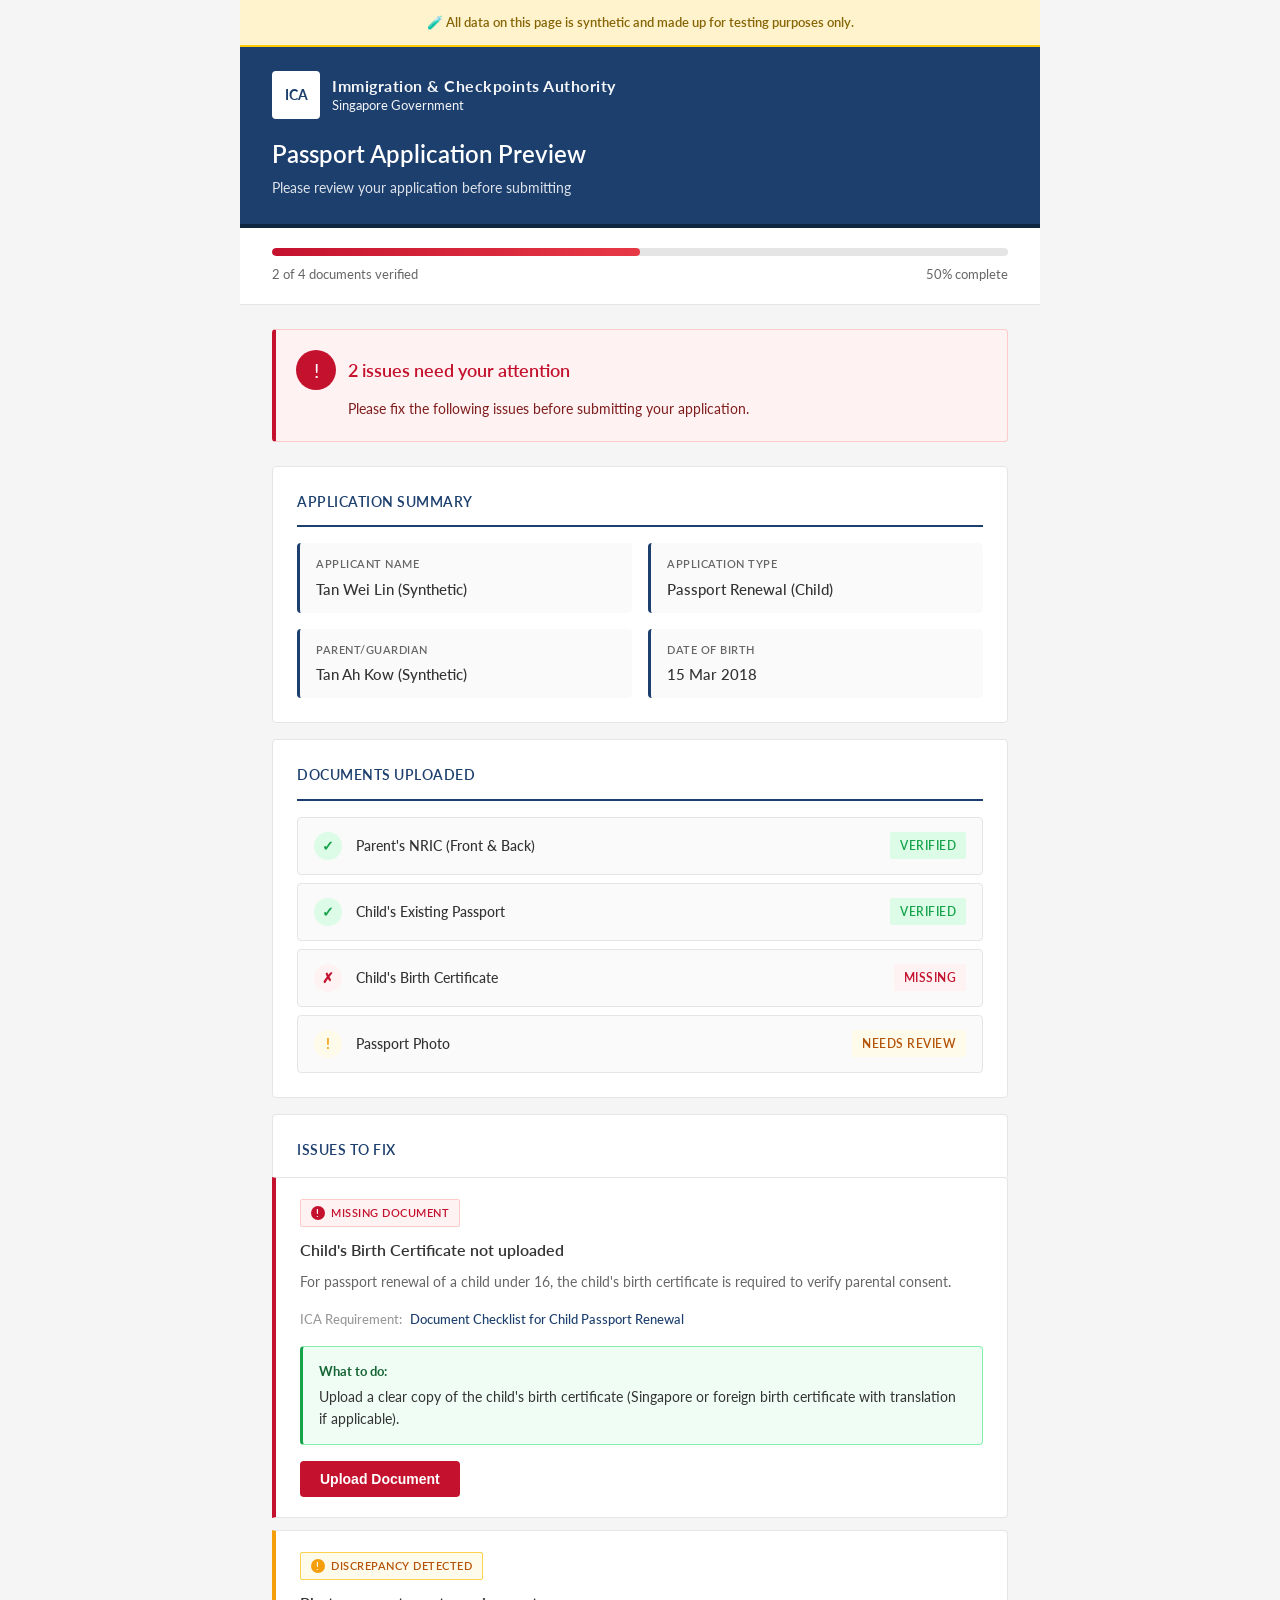
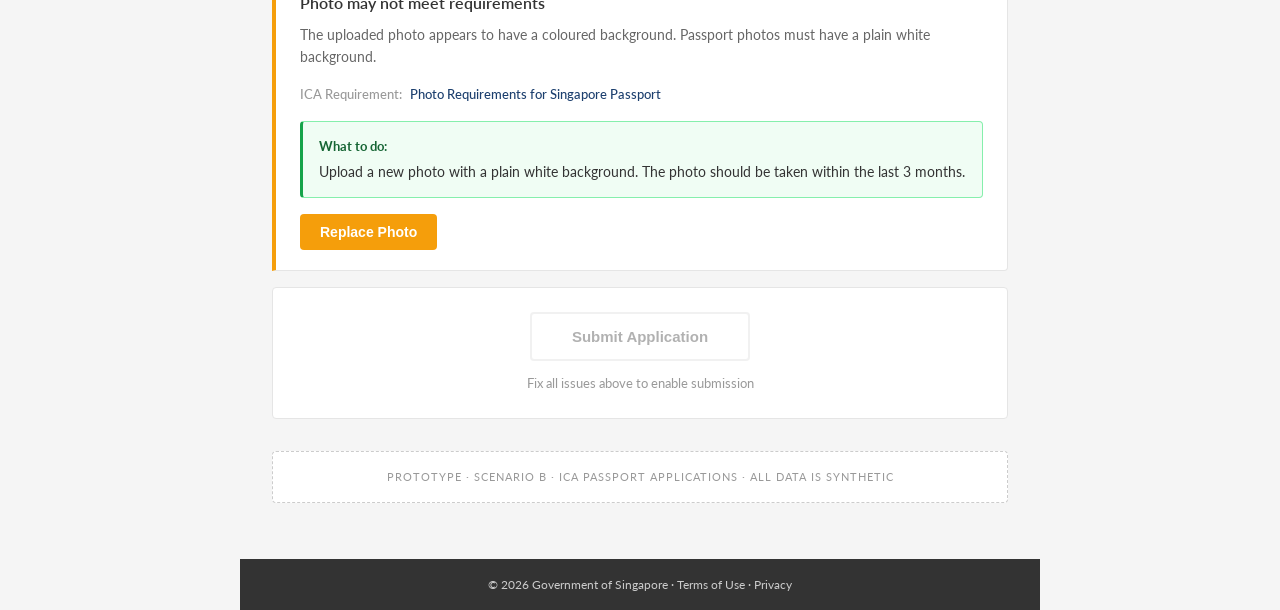
==== commit c35b4974: "UI enhancements: blue header, warning banner, reordered sections Co-Authored-By: Claude Opus 4.5 <no" ====
--- a/day2-validate/prototype/index.html
+++ b/day2-validate/prototype/index.html
@@ -11,6 +11,10 @@
 </head>
 <body>
   <div class="container">
+    <div class="synthetic-banner">
+      🧪 All data on this page is synthetic and made up for testing purposes only.
+    </div>
+
     <header>
       <div class="logo">
         <div class="logo-icon">ICA</div>
@@ -34,10 +38,6 @@
     </div>
 
     <div class="main-content">
-      <div class="synthetic-notice">
-        🧪 All data on this page is synthetic and made up for testing purposes only.
-      </div>
-
       <section class="alert-box">
         <div class="alert-header">
           <span class="alert-icon">!</span>
@@ -50,22 +50,48 @@
         <h3>Application Summary</h3>
         <div class="summary-grid">
           <div class="summary-item">
+            <span class="label">Applicant Name</span>
+            <span class="value">Tan Wei Lin (Synthetic)</span>
+          </div>
+          <div class="summary-item">
             <span class="label">Application Type</span>
             <span class="value">Passport Renewal (Child)</span>
           </div>
           <div class="summary-item">
-            <span class="label">Applicant Name</span>
-            <span class="value">Tan Wei Lin (Synthetic)</span>
+            <span class="label">Parent/Guardian</span>
+            <span class="value">Tan Ah Kow (Synthetic)</span>
           </div>
           <div class="summary-item">
             <span class="label">Date of Birth</span>
             <span class="value">15 Mar 2018</span>
           </div>
-          <div class="summary-item">
-            <span class="label">Parent/Guardian</span>
-            <span class="value">Tan Ah Kow (Synthetic)</span>
-          </div>
         </div>
+      </section>
+
+      <section class="documents-uploaded">
+        <h3>Documents Uploaded</h3>
+        <ul class="document-list">
+          <li class="document-item valid">
+            <span class="status-icon">✓</span>
+            <span class="doc-name">Parent's NRIC (Front & Back)</span>
+            <span class="status-text">Verified</span>
+          </li>
+          <li class="document-item valid">
+            <span class="status-icon">✓</span>
+            <span class="doc-name">Child's Existing Passport</span>
+            <span class="status-text">Verified</span>
+          </li>
+          <li class="document-item missing">
+            <span class="status-icon">✗</span>
+            <span class="doc-name">Child's Birth Certificate</span>
+            <span class="status-text">Missing</span>
+          </li>
+          <li class="document-item warning">
+            <span class="status-icon">!</span>
+            <span class="doc-name">Passport Photo</span>
+            <span class="status-text">Needs Review</span>
+          </li>
+        </ul>
       </section>
 
       <section class="errors-section">
@@ -106,32 +132,6 @@
         </div>
       </section>
 
-      <section class="documents-uploaded">
-        <h3>Documents Uploaded</h3>
-        <ul class="document-list">
-          <li class="document-item valid">
-            <span class="status-icon">✓</span>
-            <span class="doc-name">Parent's NRIC (Front & Back)</span>
-            <span class="status-text">Verified</span>
-          </li>
-          <li class="document-item valid">
-            <span class="status-icon">✓</span>
-            <span class="doc-name">Child's Existing Passport</span>
-            <span class="status-text">Verified</span>
-          </li>
-          <li class="document-item missing">
-            <span class="status-icon">✗</span>
-            <span class="doc-name">Child's Birth Certificate</span>
-            <span class="status-text">Missing</span>
-          </li>
-          <li class="document-item warning">
-            <span class="status-icon">!</span>
-            <span class="doc-name">Passport Photo</span>
-            <span class="status-text">Needs Review</span>
-          </li>
-        </ul>
-      </section>
-
       <footer class="actions">
         <button class="btn btn-outline" disabled>Submit Application</button>
         <p class="footer-note">Fix all issues above to enable submission</p>
--- a/day2-validate/prototype/styles.css
+++ b/day2-validate/prototype/styles.css
@@ -1,7 +1,7 @@
 /*
   ICA Corporate Identity Colors:
-  - Primary Red: #C4122E (ICA/Singapore Government red)
-  - Navy Blue: #1C3F6E (Secondary/accent)
+  - Primary Blue: #1C3F6E (ICA Blue - header)
+  - Accent Red: #C4122E (Alerts, errors)
   - Dark Gray: #333333 (Text)
   - Light Gray: #F5F5F5 (Background)
   - White: #FFFFFF
@@ -27,13 +27,24 @@
   padding: 0;
 }
 
-/* Header - ICA Style */
+/* Synthetic warning banner at top */
+.synthetic-banner {
+  background: #FFF3CD;
+  border-bottom: 2px solid #FFCC00;
+  padding: 12px 32px;
+  font-size: 13px;
+  font-weight: 600;
+  color: #856404;
+  text-align: center;
+}
+
+/* Header - ICA Blue Style */
 header {
-  background: #C4122E;
+  background: #1C3F6E;
   color: white;
   padding: 24px 32px;
   text-align: left;
-  border-bottom: 4px solid #8B0D1F;
+  border-bottom: 4px solid #0F2540;
 }
 
 .logo {
@@ -53,7 +64,7 @@
   justify-content: center;
   font-size: 14px;
   font-weight: 700;
-  color: #C4122E;
+  color: #1C3F6E;
 }
 
 .logo-text {
@@ -116,20 +127,7 @@
   padding: 24px 32px;
 }
 
-/* Synthetic notice */
-.synthetic-notice {
-  background: #FFF8E6;
-  border: 1px solid #FFCC00;
-  border-left: 4px solid #FFCC00;
-  border-radius: 4px;
-  padding: 12px 16px;
-  margin-bottom: 24px;
-  font-size: 13px;
-  color: #665500;
-  display: flex;
-  align-items: center;
-  gap: 8px;
-}
+/* Synthetic notice - now using .synthetic-banner at top */
 
 /* Alert box */
 .alert-box {
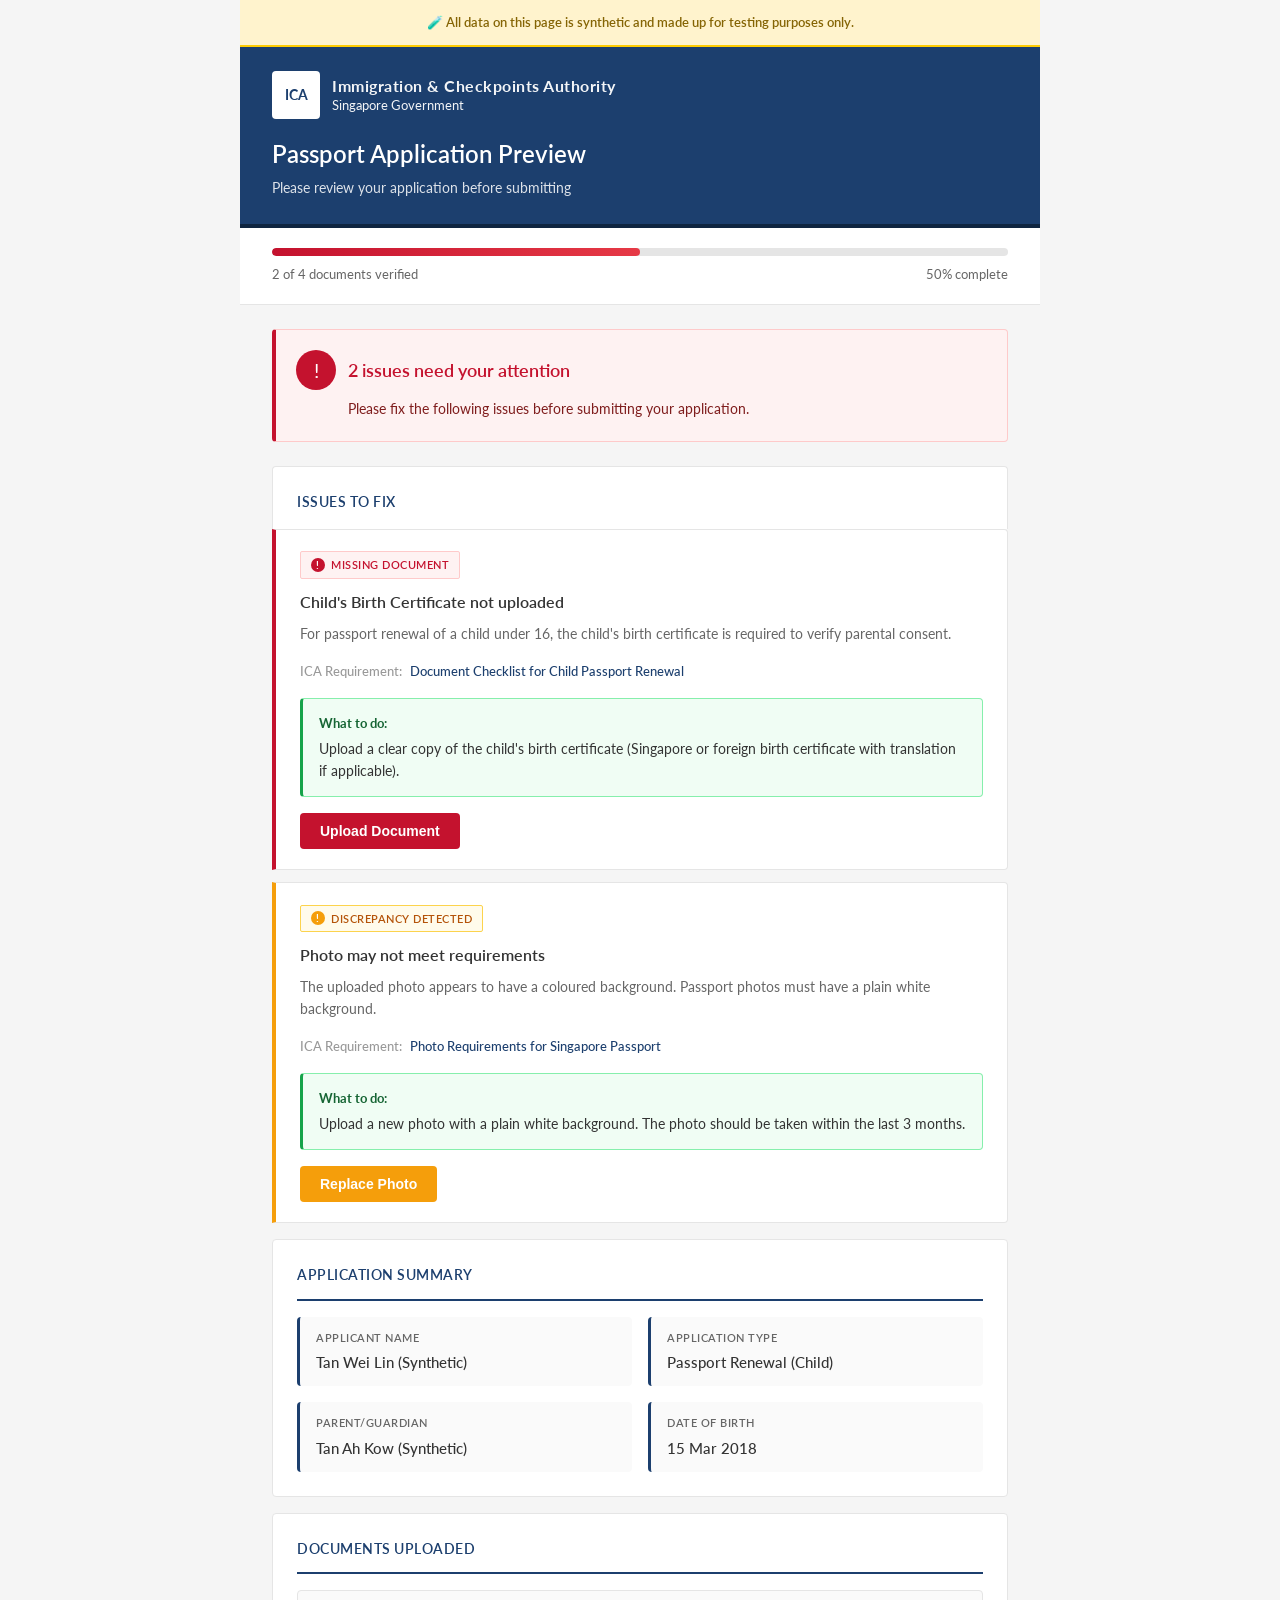
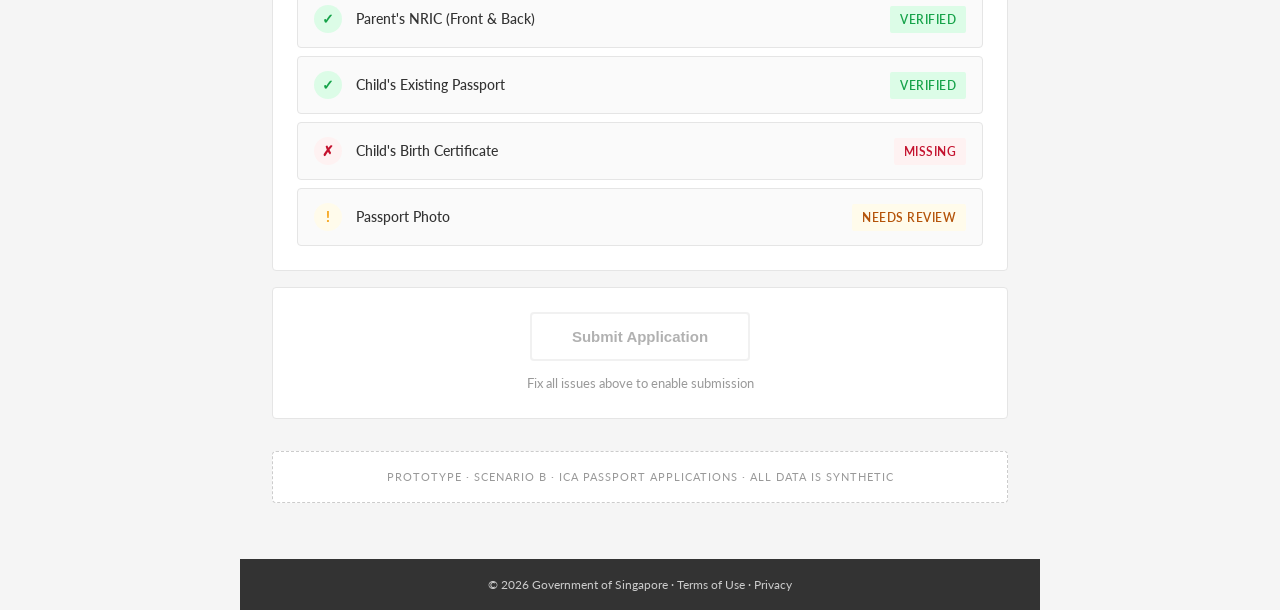
==== commit 0389458b: "Move Issues to Fix section upfront after alert Co-Authored-By: Claude Opus 4.5 <noreply@anthropic.co" ====
--- a/day2-validate/prototype/index.html
+++ b/day2-validate/prototype/index.html
@@ -44,6 +44,44 @@
           <h2>2 issues need your attention</h2>
         </div>
         <p>Please fix the following issues before submitting your application.</p>
+      </section>
+
+      <section class="errors-section">
+        <h3>Issues to Fix</h3>
+
+        <div class="error-card error">
+          <div class="error-badge">Missing Document</div>
+          <h4>Child's Birth Certificate not uploaded</h4>
+          <p class="error-description">
+            For passport renewal of a child under 16, the child's birth certificate is required to verify parental consent.
+          </p>
+          <div class="error-reference">
+            <span class="reference-label">ICA Requirement:</span>
+            <a href="#">Document Checklist for Child Passport Renewal</a>
+          </div>
+          <div class="error-action">
+            <strong>What to do:</strong>
+            Upload a clear copy of the child's birth certificate (Singapore or foreign birth certificate with translation if applicable).
+          </div>
+          <button class="btn btn-primary">Upload Document</button>
+        </div>
+
+        <div class="error-card warning">
+          <div class="error-badge warning-badge">Discrepancy Detected</div>
+          <h4>Photo may not meet requirements</h4>
+          <p class="error-description">
+            The uploaded photo appears to have a coloured background. Passport photos must have a plain white background.
+          </p>
+          <div class="error-reference">
+            <span class="reference-label">ICA Requirement:</span>
+            <a href="#">Photo Requirements for Singapore Passport</a>
+          </div>
+          <div class="error-action">
+            <strong>What to do:</strong>
+            Upload a new photo with a plain white background. The photo should be taken within the last 3 months.
+          </div>
+          <button class="btn btn-secondary">Replace Photo</button>
+        </div>
       </section>
 
       <section class="application-summary">
@@ -94,44 +132,6 @@
         </ul>
       </section>
 
-      <section class="errors-section">
-        <h3>Issues to Fix</h3>
-
-        <div class="error-card error">
-          <div class="error-badge">Missing Document</div>
-          <h4>Child's Birth Certificate not uploaded</h4>
-          <p class="error-description">
-            For passport renewal of a child under 16, the child's birth certificate is required to verify parental consent.
-          </p>
-          <div class="error-reference">
-            <span class="reference-label">ICA Requirement:</span>
-            <a href="#">Document Checklist for Child Passport Renewal</a>
-          </div>
-          <div class="error-action">
-            <strong>What to do:</strong>
-            Upload a clear copy of the child's birth certificate (Singapore or foreign birth certificate with translation if applicable).
-          </div>
-          <button class="btn btn-primary">Upload Document</button>
-        </div>
-
-        <div class="error-card warning">
-          <div class="error-badge warning-badge">Discrepancy Detected</div>
-          <h4>Photo may not meet requirements</h4>
-          <p class="error-description">
-            The uploaded photo appears to have a coloured background. Passport photos must have a plain white background.
-          </p>
-          <div class="error-reference">
-            <span class="reference-label">ICA Requirement:</span>
-            <a href="#">Photo Requirements for Singapore Passport</a>
-          </div>
-          <div class="error-action">
-            <strong>What to do:</strong>
-            Upload a new photo with a plain white background. The photo should be taken within the last 3 months.
-          </div>
-          <button class="btn btn-secondary">Replace Photo</button>
-        </div>
-      </section>
-
       <footer class="actions">
         <button class="btn btn-outline" disabled>Submit Application</button>
         <p class="footer-note">Fix all issues above to enable submission</p>
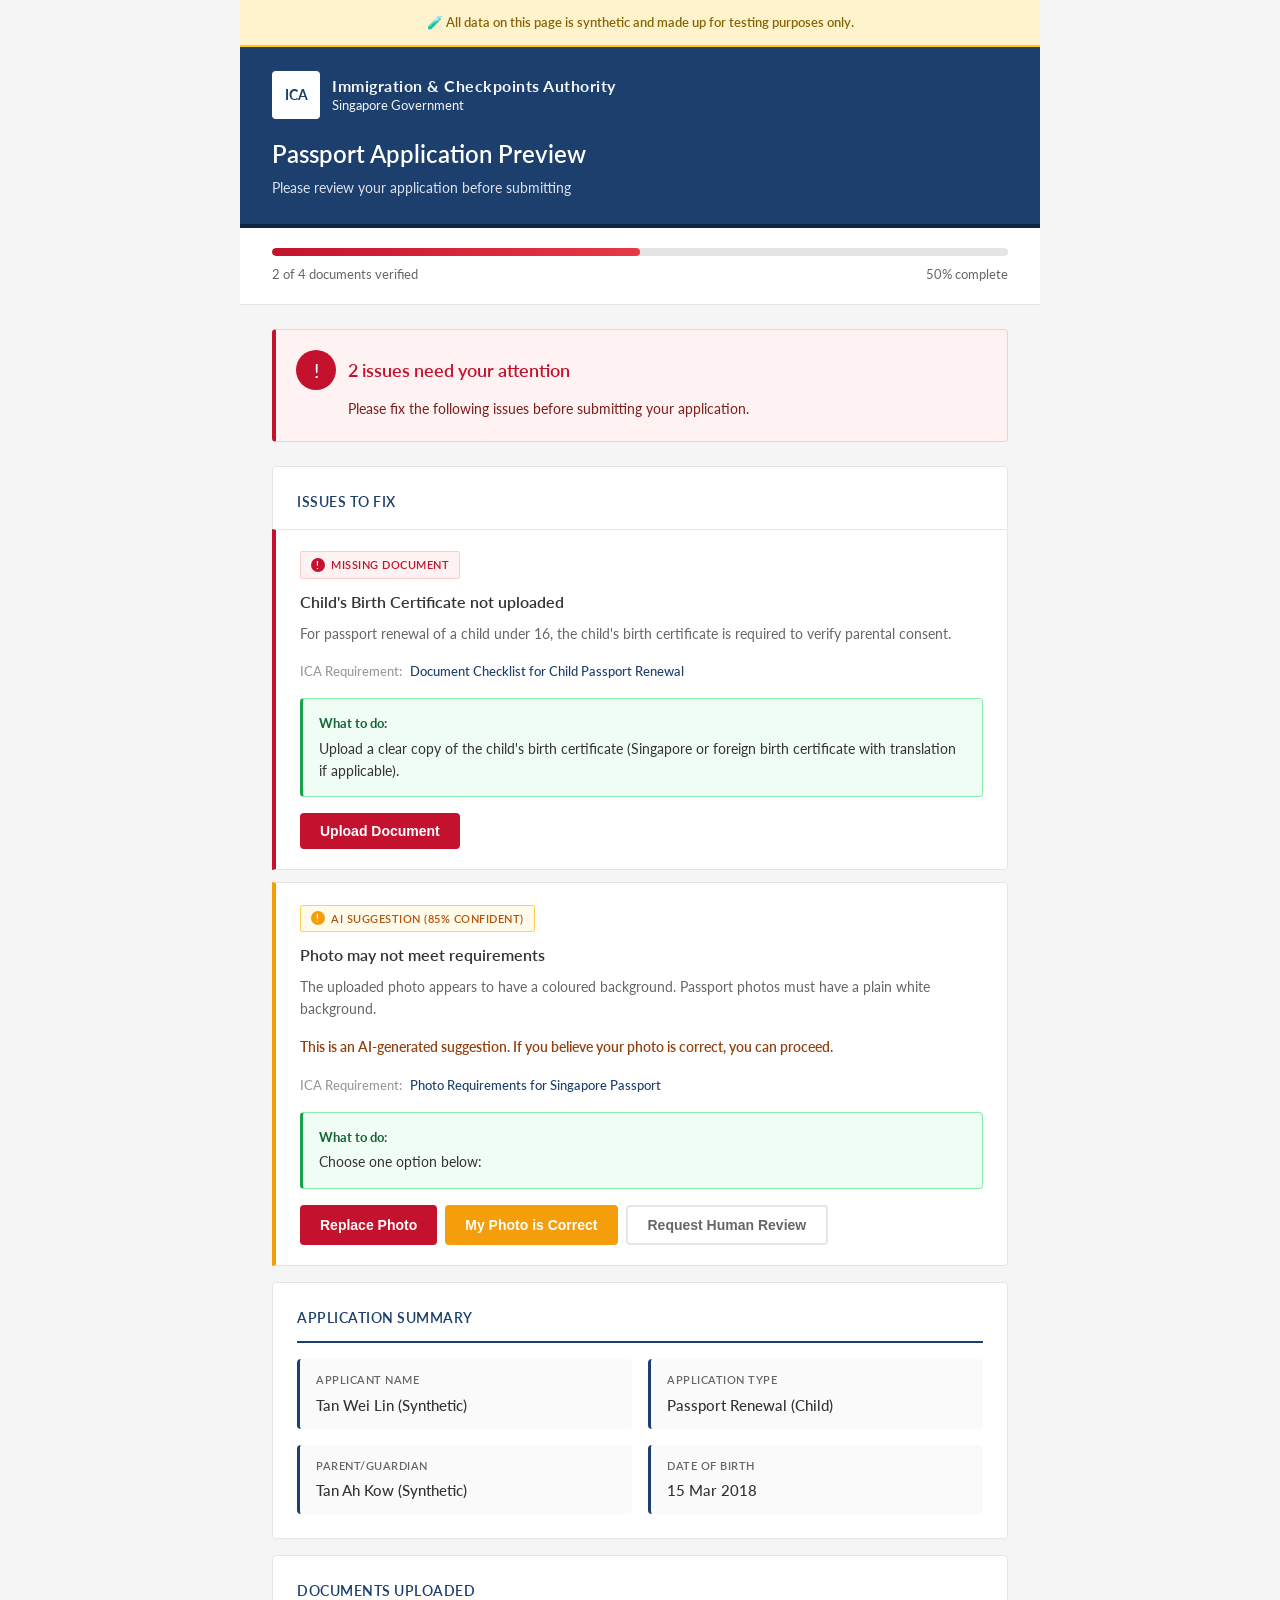
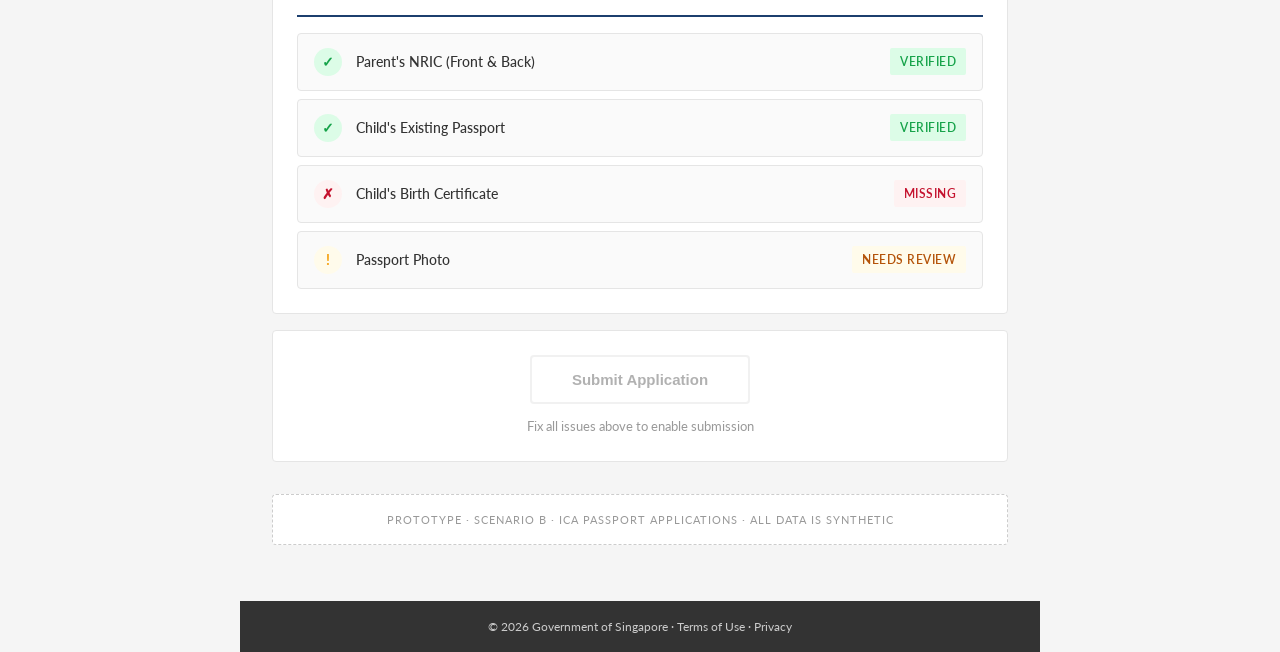
==== commit d747f536: "Document Expand, Behavior, and Refine prompt results Day 2 Validation Results:  Expand - Progressive" ====
--- a/day2-validate/prototype/index.html
+++ b/day2-validate/prototype/index.html
@@ -67,10 +67,13 @@
         </div>
 
         <div class="error-card warning">
-          <div class="error-badge warning-badge">Discrepancy Detected</div>
+          <div class="error-badge warning-badge">AI Suggestion (85% Confident)</div>
           <h4>Photo may not meet requirements</h4>
           <p class="error-description">
             The uploaded photo appears to have a coloured background. Passport photos must have a plain white background.
+          </p>
+          <p class="error-description" style="margin-top: 8px; font-weight: 600; color: #92400E;">
+            This is an AI-generated suggestion. If you believe your photo is correct, you can proceed.
           </p>
           <div class="error-reference">
             <span class="reference-label">ICA Requirement:</span>
@@ -78,9 +81,13 @@
           </div>
           <div class="error-action">
             <strong>What to do:</strong>
-            Upload a new photo with a plain white background. The photo should be taken within the last 3 months.
+            Choose one option below:
           </div>
-          <button class="btn btn-secondary">Replace Photo</button>
+          <div style="display: flex; gap: 8px; margin-top: 12px;">
+            <button class="btn btn-primary">Replace Photo</button>
+            <button class="btn btn-secondary">My Photo is Correct</button>
+            <button class="btn btn-outline">Request Human Review</button>
+          </div>
         </div>
       </section>
 
